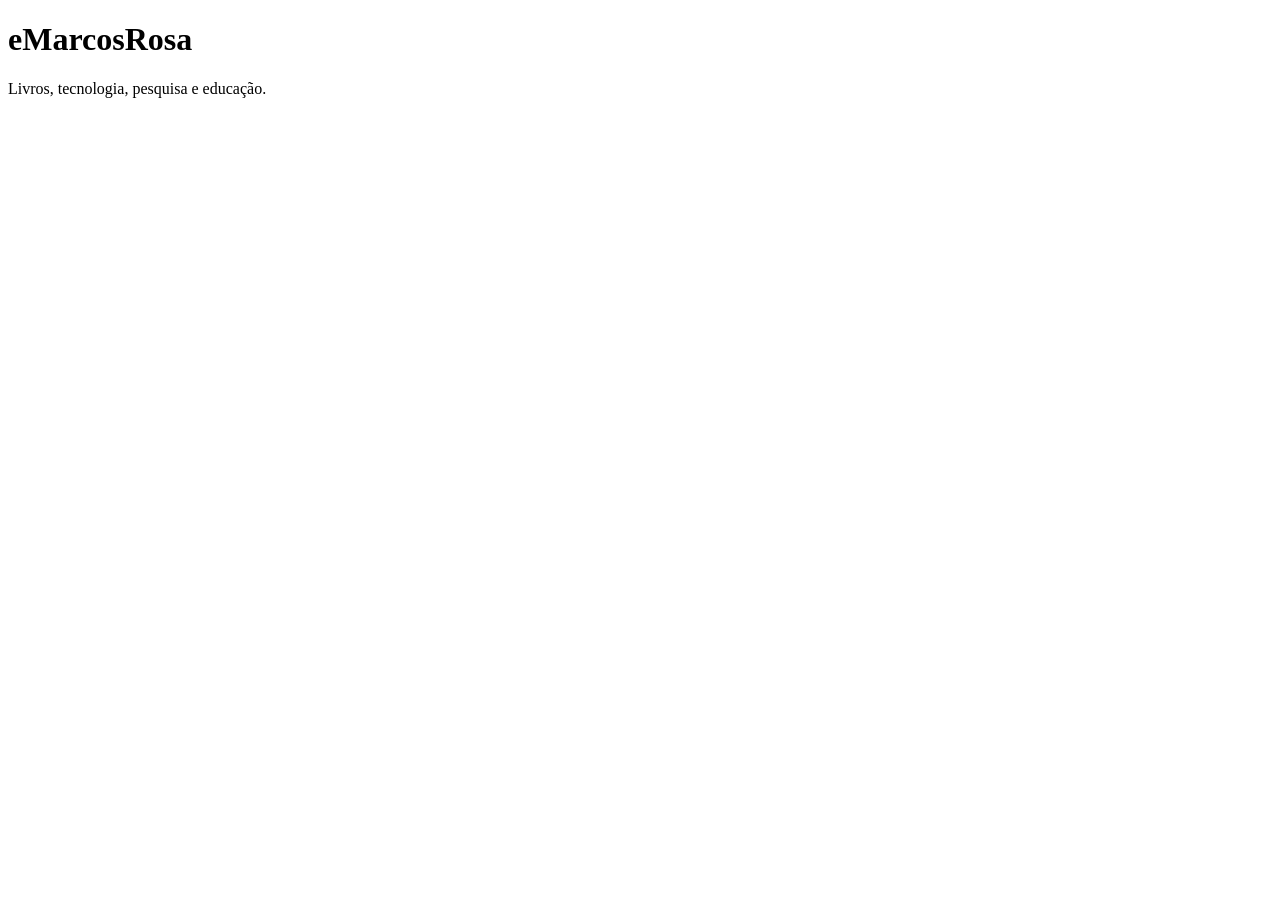
==== index.html @ 16390d0a "Create index.html" ====
<!DOCTYPE html>
<html lang="pt-BR">
<head>
    <meta charset="UTF-8">
    <meta name="viewport" content="width=device-width, initial-scale=1.0">
    <title>eMarcosRosa — Livros, Tecnologia, Pesquisa e Educação</title>
</head>

<body>

    <h1>eMarcosRosa</h1>

    <p>Livros, tecnologia, pesquisa e educação.</p>

</body>
</html>
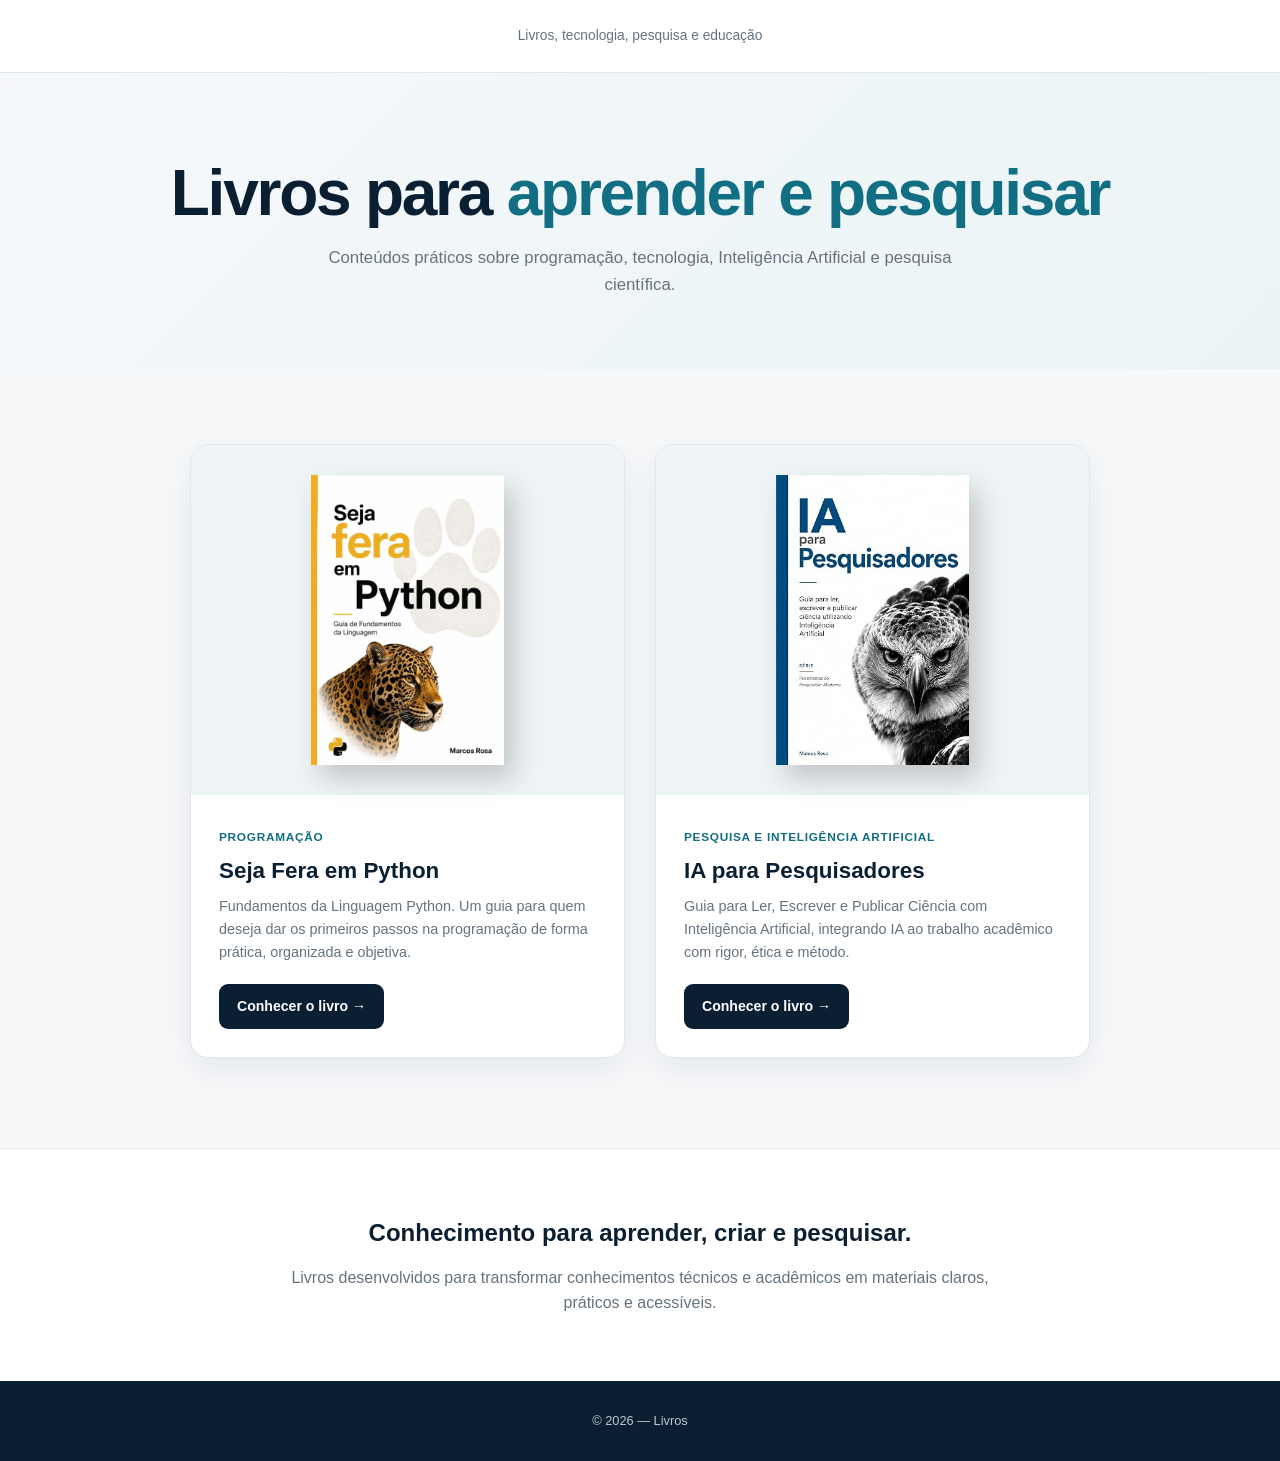
==== commit 8181827d: "Add files via upload" ====
--- a/index.html
+++ b/index.html
@@ -1,16 +1,402 @@
 <!DOCTYPE html>
 <html lang="pt-BR">
 <head>
-    <meta charset="UTF-8">
-    <meta name="viewport" content="width=device-width, initial-scale=1.0">
-    <title>eMarcosRosa — Livros, Tecnologia, Pesquisa e Educação</title>
+  <meta charset="UTF-8">
+  <meta name="viewport" content="width=device-width, initial-scale=1.0">
+
+  <title>Marcos Rosa | Livros sobre Tecnologia, Programação e Pesquisa</title>
+  <meta name="description" content="Conheça os livros de Marcos Rosa sobre programação, Python, Inteligência Artificial e pesquisa científica.">
+  <meta name="robots" content="index, follow">
+  <meta name="author" content="Marcos Rosa">
+
+  <link rel="canonical" href="https://emarcosrosa.github.io/">
+
+  <meta property="og:type" content="website">
+  <meta property="og:title" content="Marcos Rosa | Livros">
+  <meta property="og:description" content="Livros sobre programação, Python, Inteligência Artificial e pesquisa científica.">
+
+  <!-- Google Analytics -->
+  <script async src="https://www.googletagmanager.com/gtag/js?id=G-JT2KFQZ5NT"></script>
+  <script>
+    window.dataLayer = window.dataLayer || [];
+    function gtag(){dataLayer.push(arguments);}
+    gtag('js', new Date());
+    gtag('config', 'G-JT2KFQZ5NT');
+  </script>
+
+  <style>
+    :root {
+      --navy: #0b1f33;
+      --blue: #126e82;
+      --blue-light: #eaf4f6;
+      --gold: #d6a84f;
+      --text: #18232d;
+      --muted: #66737e;
+      --bg: #f6f8fa;
+      --white: #ffffff;
+      --border: #e2e7eb;
+    }
+
+    * {
+      box-sizing: border-box;
+      margin: 0;
+      padding: 0;
+    }
+
+    body {
+      font-family: Inter, Arial, sans-serif;
+      color: var(--text);
+      background: var(--bg);
+      line-height: 1.6;
+    }
+
+    a {
+      text-decoration: none;
+      color: inherit;
+    }
+
+    .container {
+      width: min(1050px, 92%);
+      margin: 0 auto;
+    }
+
+    header {
+      background: var(--white);
+      border-bottom: 1px solid var(--border);
+    }
+
+    .header {
+      min-height: 72px;
+      display: flex;
+      align-items: center;
+      justify-content: center;
+    }
+
+    .brand {
+      font-size: 1.35rem;
+      font-weight: 800;
+      color: var(--navy);
+    }
+
+    .brand span {
+      color: var(--blue);
+    }
+
+    .header-subtitle {
+      color: var(--muted);
+      font-size: .86rem;
+    }
+
+    .hero {
+      padding: 85px 0 70px;
+      text-align: center;
+      background:
+        linear-gradient(
+          135deg,
+          #f6f8fa 0%,
+          #eaf4f6 100%
+        );
+    }
+
+    .hero h1 {
+      color: var(--navy);
+      font-size: clamp(2.3rem, 5vw, 4rem);
+      line-height: 1.1;
+      margin-bottom: 17px;
+      letter-spacing: -.035em;
+    }
+
+    .hero h1 span {
+      color: var(--blue);
+    }
+
+    .hero p {
+      max-width: 650px;
+      margin: 0 auto;
+      color: var(--muted);
+      font-size: 1.05rem;
+    }
+
+    .books {
+      padding: 75px 0 90px;
+    }
+
+    .books-grid {
+      display: grid;
+      grid-template-columns: repeat(2, 1fr);
+      gap: 30px;
+      max-width: 900px;
+      margin: 0 auto;
+    }
+
+    .book-card {
+      background: var(--white);
+      border: 1px solid var(--border);
+      border-radius: 18px;
+      overflow: hidden;
+      box-shadow: 0 12px 35px rgba(11,31,51,.07);
+      transition: transform .2s, box-shadow .2s;
+    }
+
+    .book-card:hover {
+      transform: translateY(-5px);
+      box-shadow: 0 18px 45px rgba(11,31,51,.12);
+    }
+
+    .book-image {
+      height: 350px;
+      padding: 30px;
+      display: flex;
+      justify-content: center;
+      align-items: center;
+      background: #eef3f6;
+    }
+
+    .book-image img {
+      height: 100%;
+      max-width: 80%;
+      object-fit: contain;
+      box-shadow: 10px 14px 25px rgba(0,0,0,.18);
+    }
+
+    .book-info {
+      padding: 28px;
+    }
+
+    .book-category {
+      display: inline-block;
+      margin-bottom: 10px;
+      color: var(--blue);
+      font-size: .74rem;
+      font-weight: 800;
+      text-transform: uppercase;
+      letter-spacing: .06em;
+    }
+
+    .book-info h2 {
+      color: var(--navy);
+      font-size: 1.4rem;
+      line-height: 1.25;
+      margin-bottom: 10px;
+    }
+
+    .book-info p {
+      color: var(--muted);
+      font-size: .9rem;
+      margin-bottom: 20px;
+    }
+
+    .button {
+      display: inline-flex;
+      align-items: center;
+      justify-content: center;
+      min-height: 45px;
+      padding: 0 18px;
+      border-radius: 9px;
+      background: var(--navy);
+      color: white;
+      font-size: .88rem;
+      font-weight: 800;
+      transition: .2s;
+    }
+
+    .button:hover {
+      background: var(--blue);
+      transform: translateY(-1px);
+    }
+
+    .about {
+      padding: 65px 0;
+      background: var(--white);
+      border-top: 1px solid var(--border);
+    }
+
+    .about-content {
+      max-width: 700px;
+      margin: 0 auto;
+      text-align: center;
+    }
+
+    .about h2 {
+      color: var(--navy);
+      margin-bottom: 12px;
+    }
+
+    .about p {
+      color: var(--muted);
+    }
+
+    footer {
+      padding: 30px 0;
+      text-align: center;
+      background: var(--navy);
+      color: #b9c8d2;
+      font-size: .8rem;
+    }
+
+    @media (max-width: 750px) {
+      .header-subtitle {
+        display: none;
+      }
+
+      .books-grid {
+        grid-template-columns: 1fr;
+      }
+
+      .book-image {
+        height: 390px;
+      }
+    }
+  </style>
 </head>
 
 <body>
 
-    <h1>eMarcosRosa</h1>
-
-    <p>Livros, tecnologia, pesquisa e educação.</p>
+<header>
+  <div class="container header">
+    <div class="header-subtitle">
+      Livros, tecnologia, pesquisa e educação
+    </div>
+  </div>
+</header>
+
+<main>
+
+  <section class="hero">
+    <div class="container">
+      <h1>
+        Livros para <span>aprender e pesquisar</span>
+      </h1>
+
+      <p>
+        Conteúdos práticos sobre programação, tecnologia,
+        Inteligência Artificial e pesquisa científica.
+      </p>
+    </div>
+  </section>
+
+  <section class="books">
+    <div class="container">
+
+      <div class="books-grid">
+
+        <!-- LIVRO 1 -->
+        <article class="book-card">
+
+          <div class="book-image">
+            <img
+              src="capa.jpg"
+              alt="Capa do livro Seja Fera em Python — Fundamentos da Linguagem Python"
+            >
+          </div>
+
+          <div class="book-info">
+
+            <div class="book-category">
+              Programação
+            </div>
+
+            <h2>
+              Seja Fera em Python
+            </h2>
+
+            <p>
+              Fundamentos da Linguagem Python. Um guia para quem
+              deseja dar os primeiros passos na programação de
+              forma prática, organizada e objetiva.
+            </p>
+
+            <a
+              class="button"
+              href="seja-fera-python.html">
+              Conhecer o livro →
+            </a>
+
+          </div>
+
+        </article>
+
+
+        <!-- LIVRO 2 -->
+        <article class="book-card">
+
+          <div class="book-image">
+            <img
+              src="capa-ia-pesquisadores.jpg"
+              alt="Capa do livro IA para Pesquisadores — Guia para Ler, Escrever e Publicar Ciência com Inteligência Artificial"
+            >
+          </div>
+
+          <div class="book-info">
+
+            <div class="book-category">
+              Pesquisa e Inteligência Artificial
+            </div>
+
+            <h2>
+              IA para Pesquisadores
+            </h2>
+
+            <p>
+              Guia para Ler, Escrever e Publicar Ciência com
+              Inteligência Artificial, integrando IA ao trabalho
+              acadêmico com rigor, ética e método.
+            </p>
+
+            <a
+              class="button"
+              href="ia-para-pesquisadores.html">
+              Conhecer o livro →
+            </a>
+
+          </div>
+
+        </article>
+
+      </div>
+
+    </div>
+  </section>
+
+
+  <section class="about">
+    <div class="container about-content">
+
+      <h2>
+        Conhecimento para aprender, criar e pesquisar.
+      </h2>
+
+      <p>
+        Livros desenvolvidos para transformar conhecimentos técnicos
+        e acadêmicos em materiais claros, práticos e acessíveis.
+      </p>
+
+    </div>
+  </section>
+
+</main>
+
+<footer>
+  <div class="container">
+    © <span id="year"></span> — Livros
+  </div>
+</footer>
+
+<script>
+  document.getElementById("year").textContent = new Date().getFullYear();
+
+  document.querySelectorAll(".button").forEach(function(link) {
+    link.addEventListener("click", function() {
+      if (typeof gtag === "function") {
+        gtag("event", "book_page_click", {
+          book: this.href.includes("ia-para-pesquisadores")
+            ? "ia_para_pesquisadores"
+            : "seja_fera_em_python"
+        });
+      }
+    });
+  });
+</script>
 
 </body>
 </html>
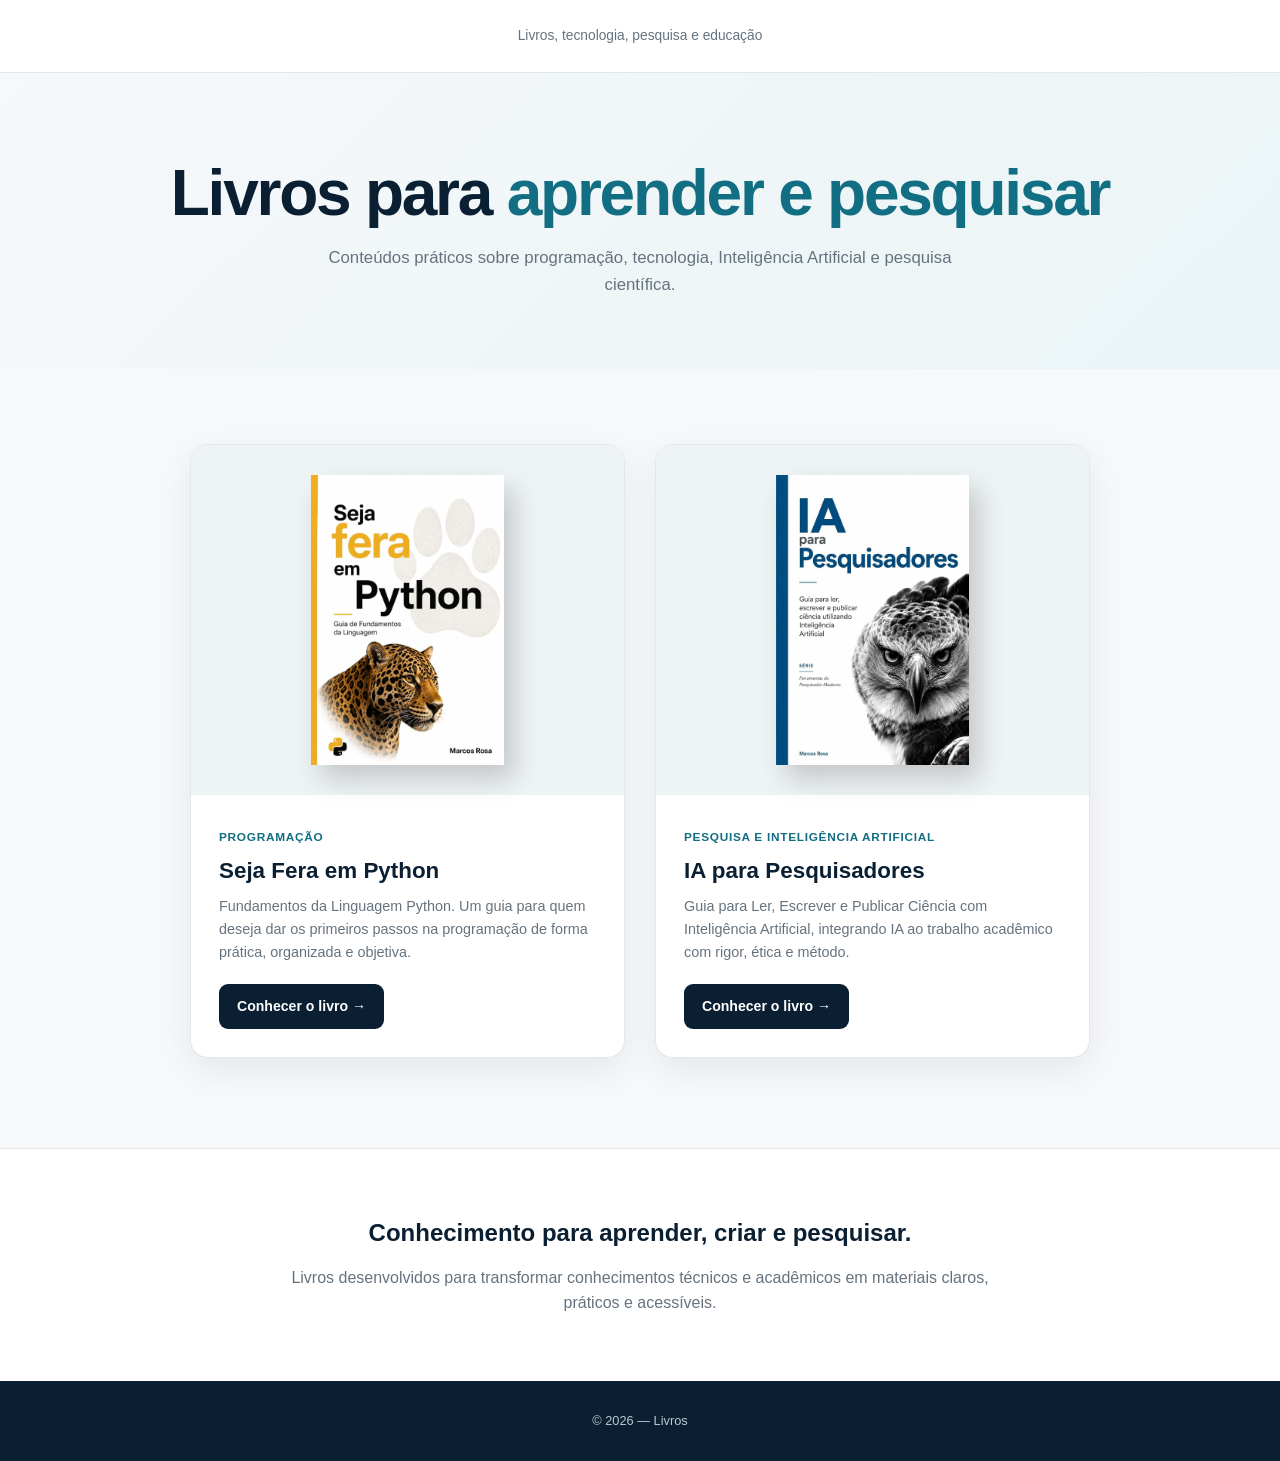
==== commit 8eefb7f1: "Update index.html" ====
--- a/index.html
+++ b/index.html
@@ -285,7 +285,7 @@
 
           <div class="book-image">
             <img
-              src="capa.jpg"
+              src="capa-python.jpg"
               alt="Capa do livro Seja Fera em Python — Fundamentos da Linguagem Python"
             >
           </div>
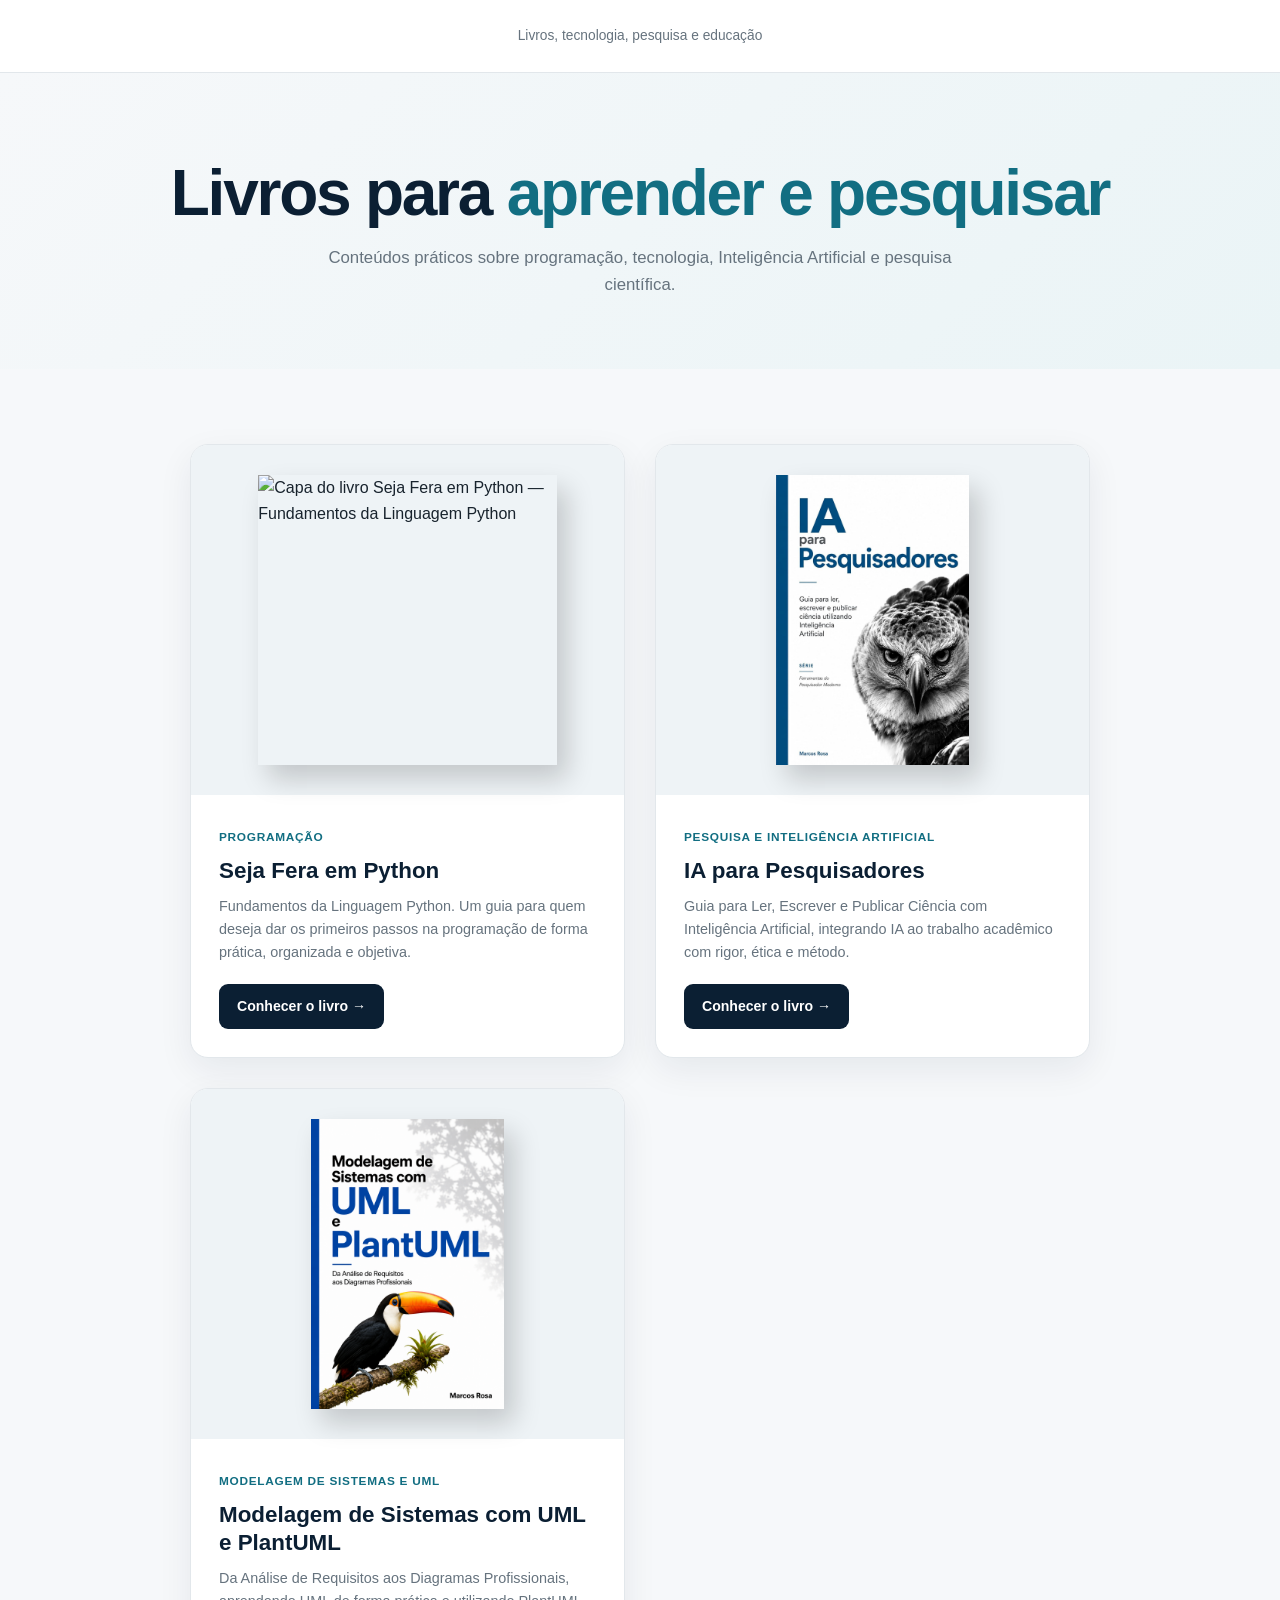
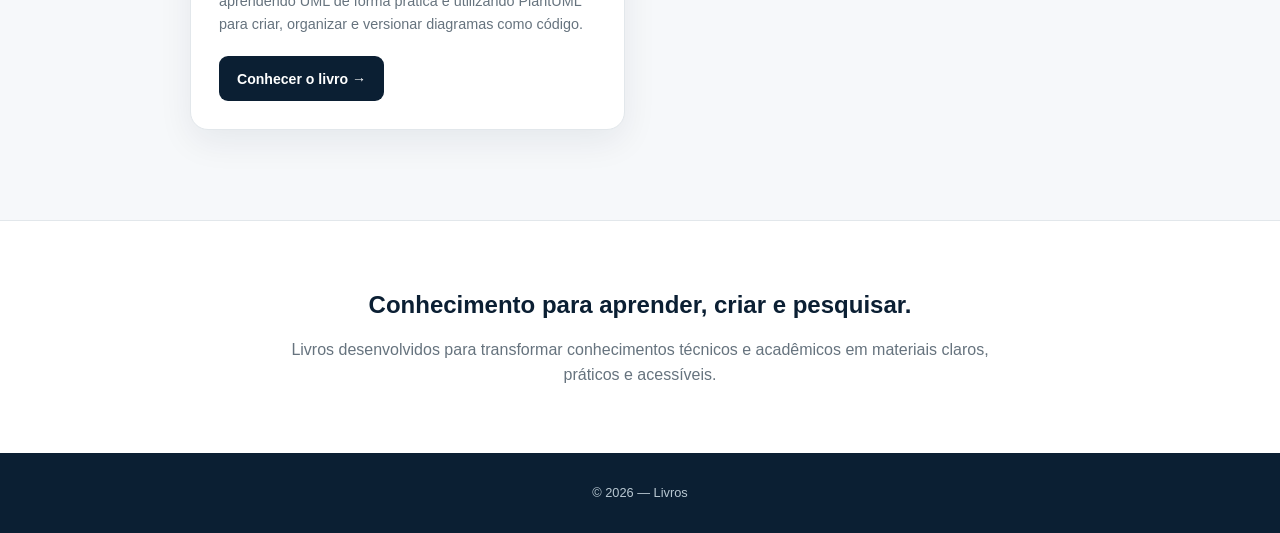
==== commit 45b43990: "Add files via upload" ====
--- a/index.html
+++ b/index.html
@@ -285,7 +285,7 @@
 
           <div class="book-image">
             <img
-              src="capa-python.jpg"
+              src="capa.jpg"
               alt="Capa do livro Seja Fera em Python — Fundamentos da Linguagem Python"
             >
           </div>
@@ -346,6 +346,42 @@
             <a
               class="button"
               href="ia-para-pesquisadores.html">
+              Conhecer o livro →
+            </a>
+
+          </div>
+
+        </article>
+
+        <!-- LIVRO 3 -->
+        <article class="book-card">
+
+          <div class="book-image">
+            <img
+              src="capa-modelagem-uml-plantuml.png"
+              alt="Capa do livro Modelagem de Sistemas com UML e PlantUML — Da Análise de Requisitos aos Diagramas Profissionais"
+            >
+          </div>
+
+          <div class="book-info">
+
+            <div class="book-category">
+              Modelagem de Sistemas e UML
+            </div>
+
+            <h2>
+              Modelagem de Sistemas com UML e PlantUML
+            </h2>
+
+            <p>
+              Da Análise de Requisitos aos Diagramas Profissionais,
+              aprendendo UML de forma prática e utilizando PlantUML
+              para criar, organizar e versionar diagramas como código.
+            </p>
+
+            <a
+              class="button"
+              href="modelagem-uml-plantuml.html">
               Conhecer o livro →
             </a>
 
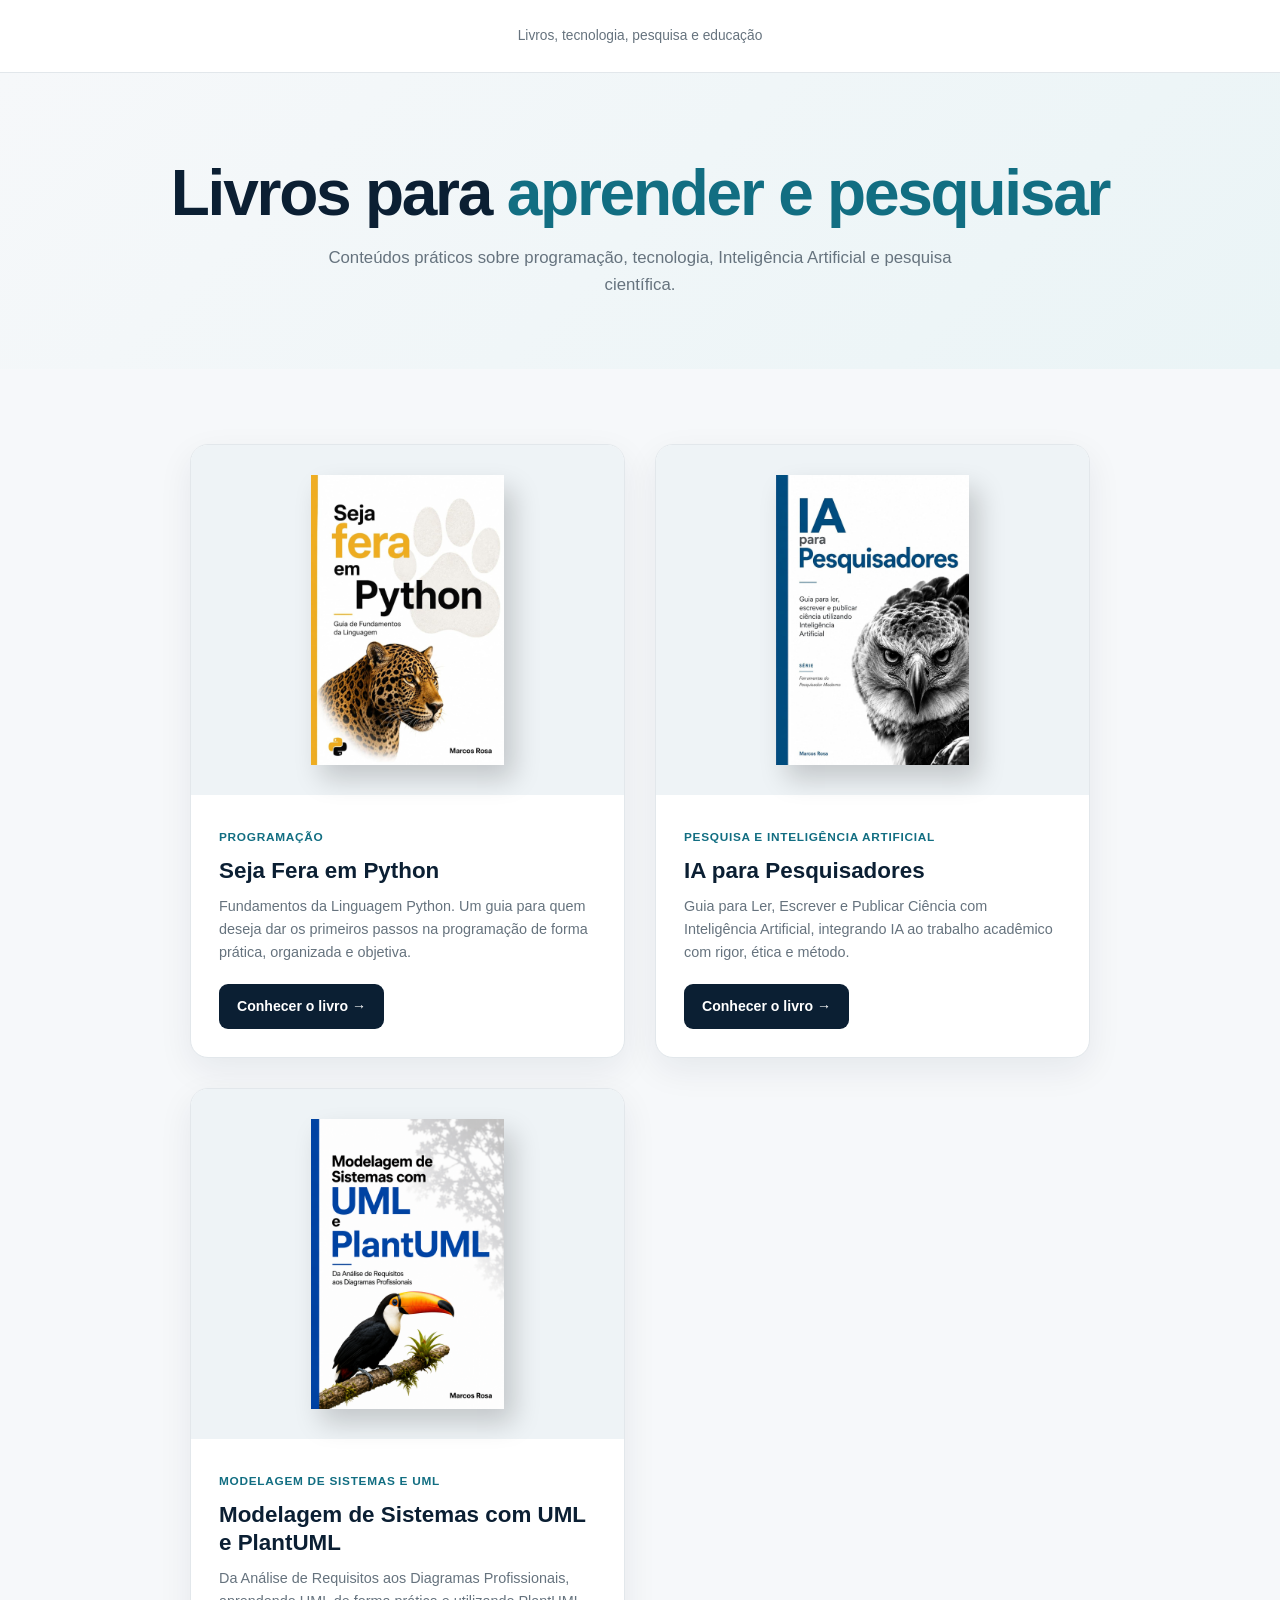
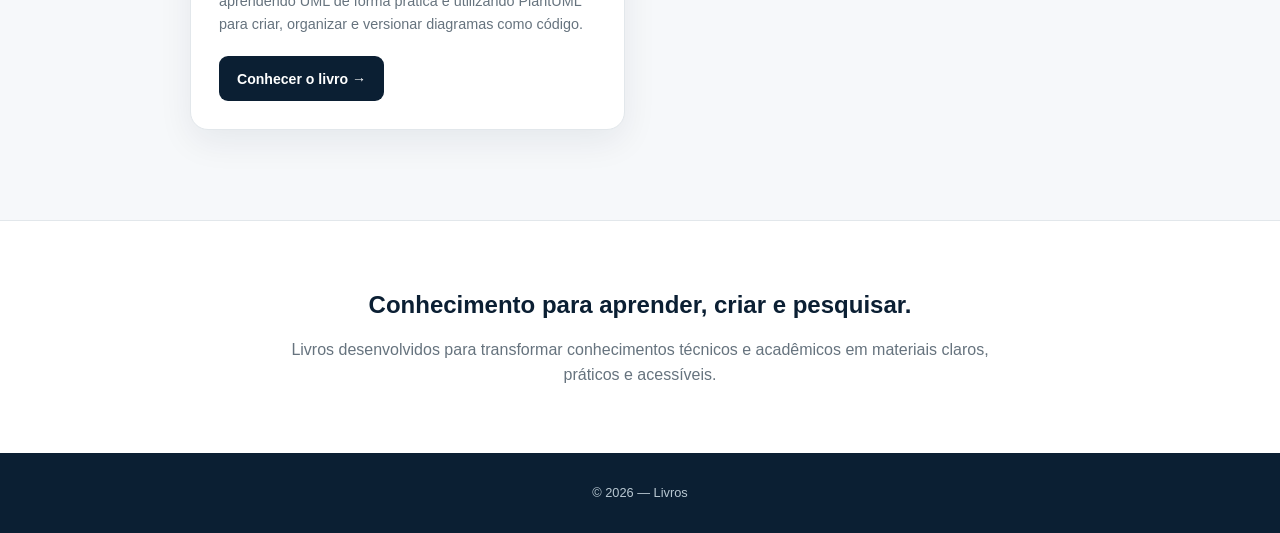
==== commit b02aa398: "Add files via upload" ====
--- a/index.html
+++ b/index.html
@@ -285,7 +285,7 @@
 
           <div class="book-image">
             <img
-              src="capa.jpg"
+              src="capa-python.jpg"
               alt="Capa do livro Seja Fera em Python — Fundamentos da Linguagem Python"
             >
           </div>
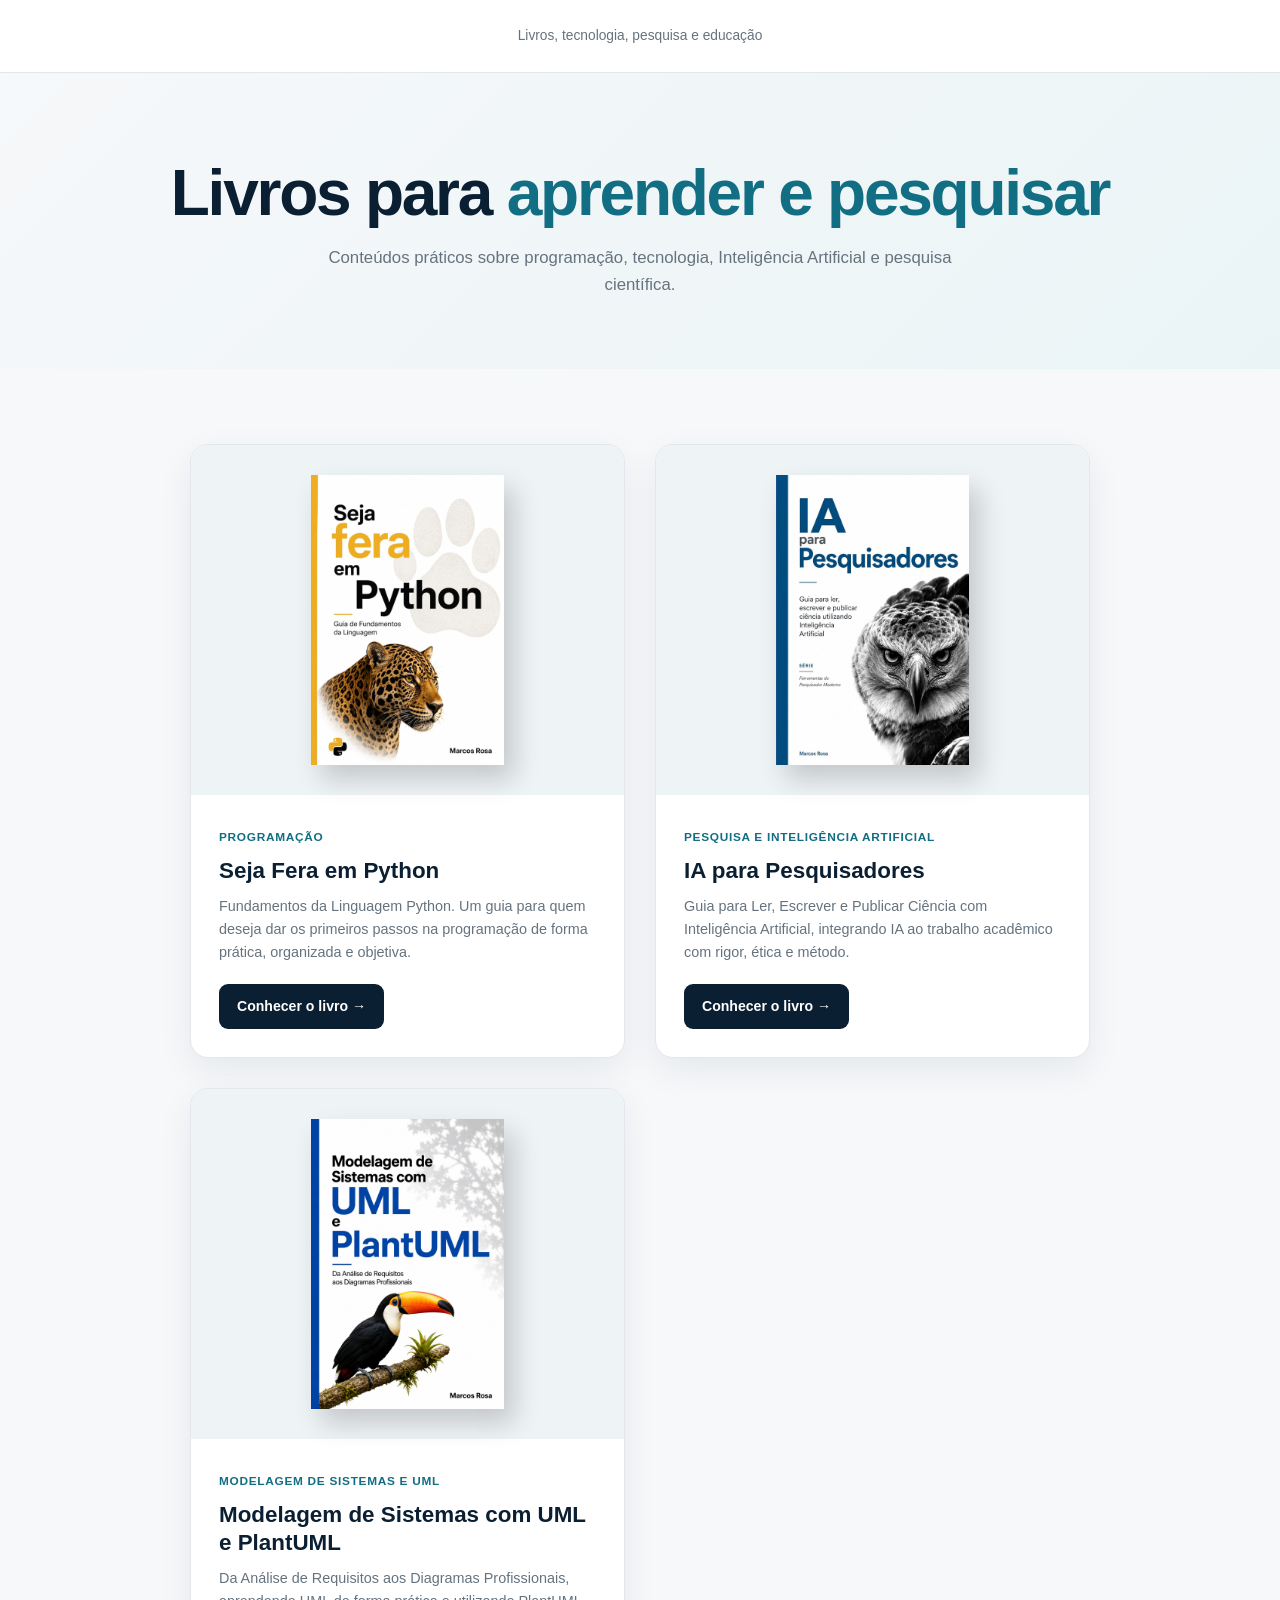
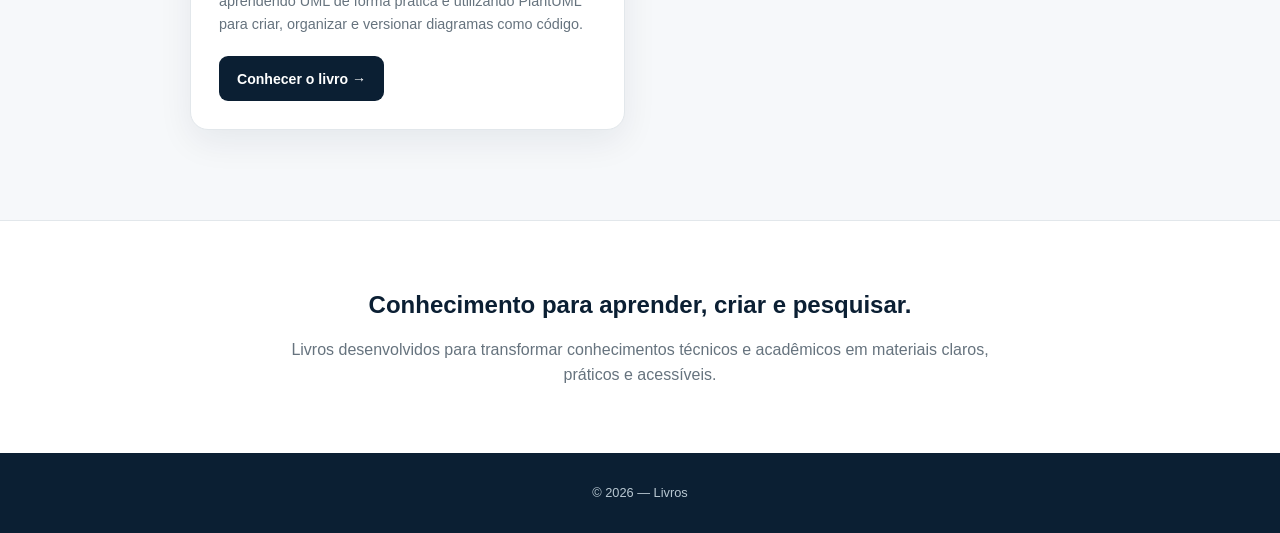
==== commit b0cefe96: "Update index.html" ====
--- a/index.html
+++ b/index.html
@@ -358,7 +358,7 @@
 
           <div class="book-image">
             <img
-              src="capa-modelagem-uml-plantuml.png"
+              src="capa-modelagem-uml-plantuml.jpg"
               alt="Capa do livro Modelagem de Sistemas com UML e PlantUML — Da Análise de Requisitos aos Diagramas Profissionais"
             >
           </div>
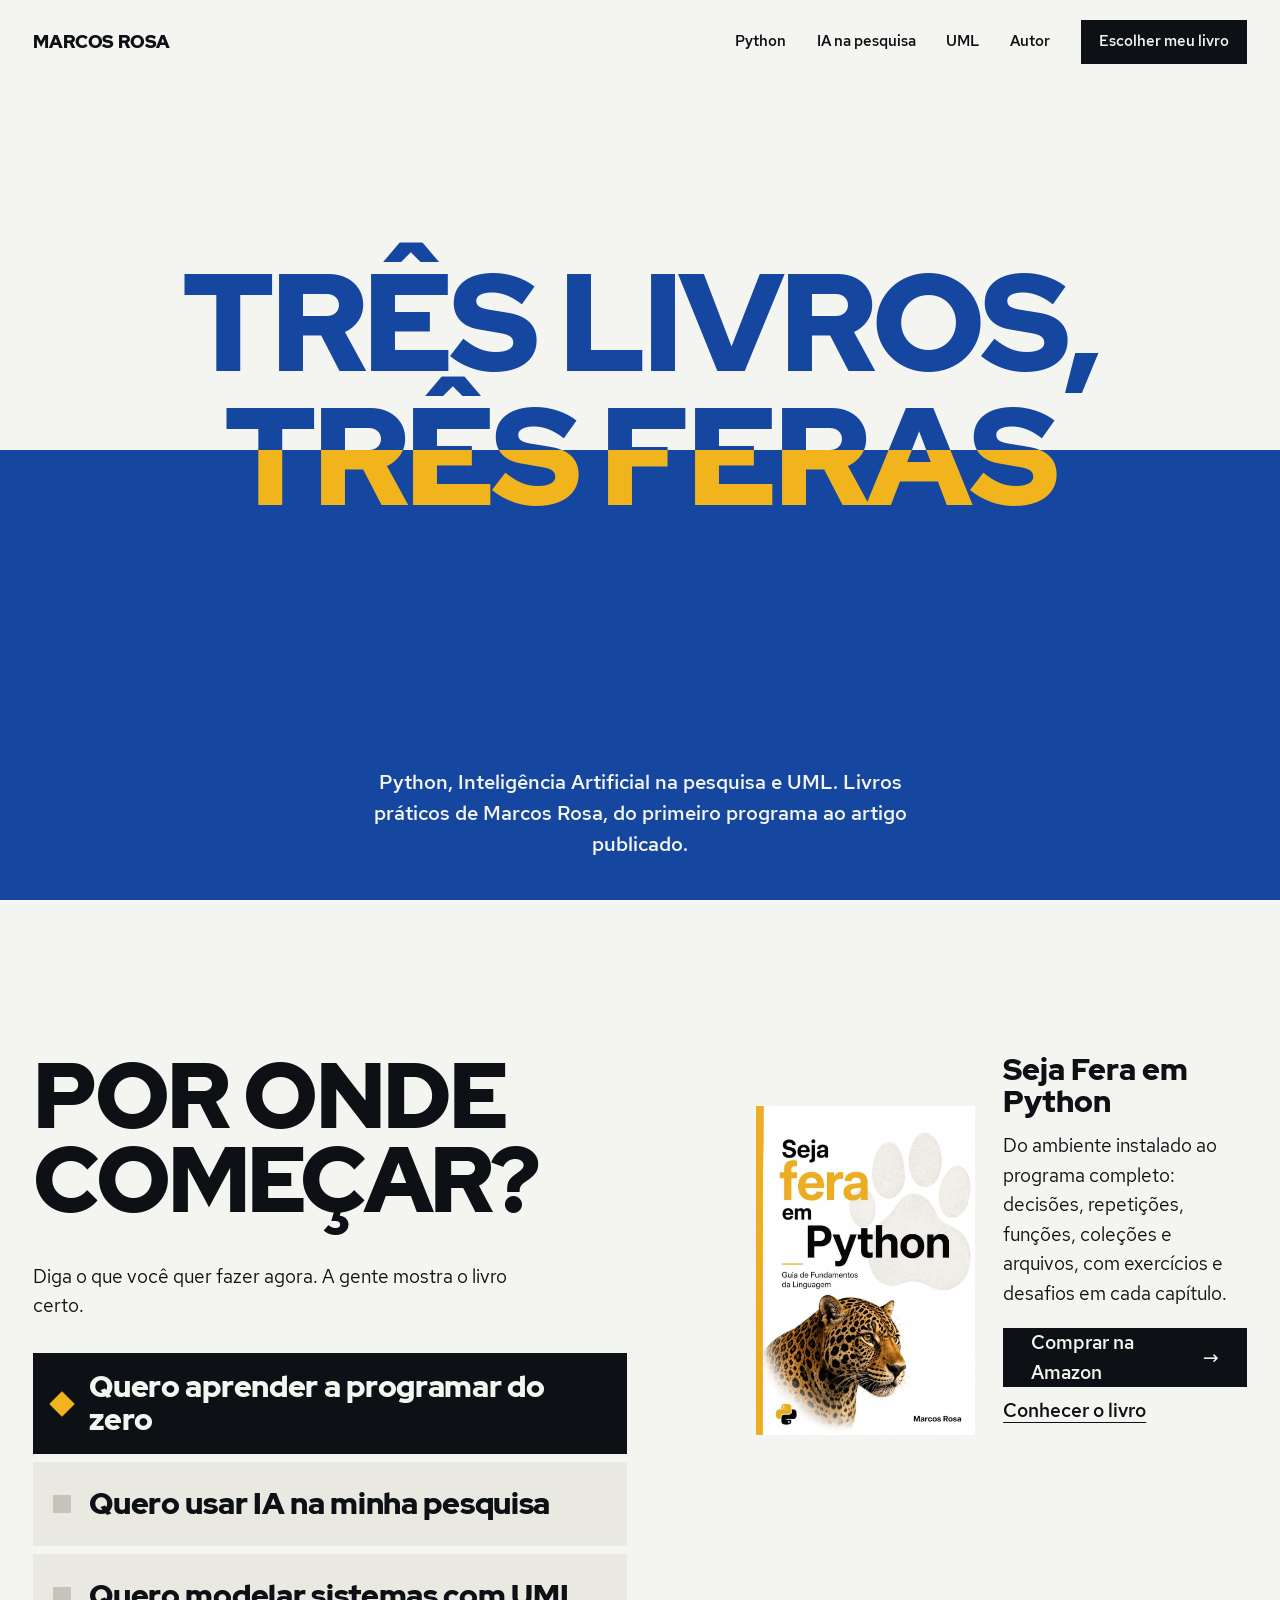
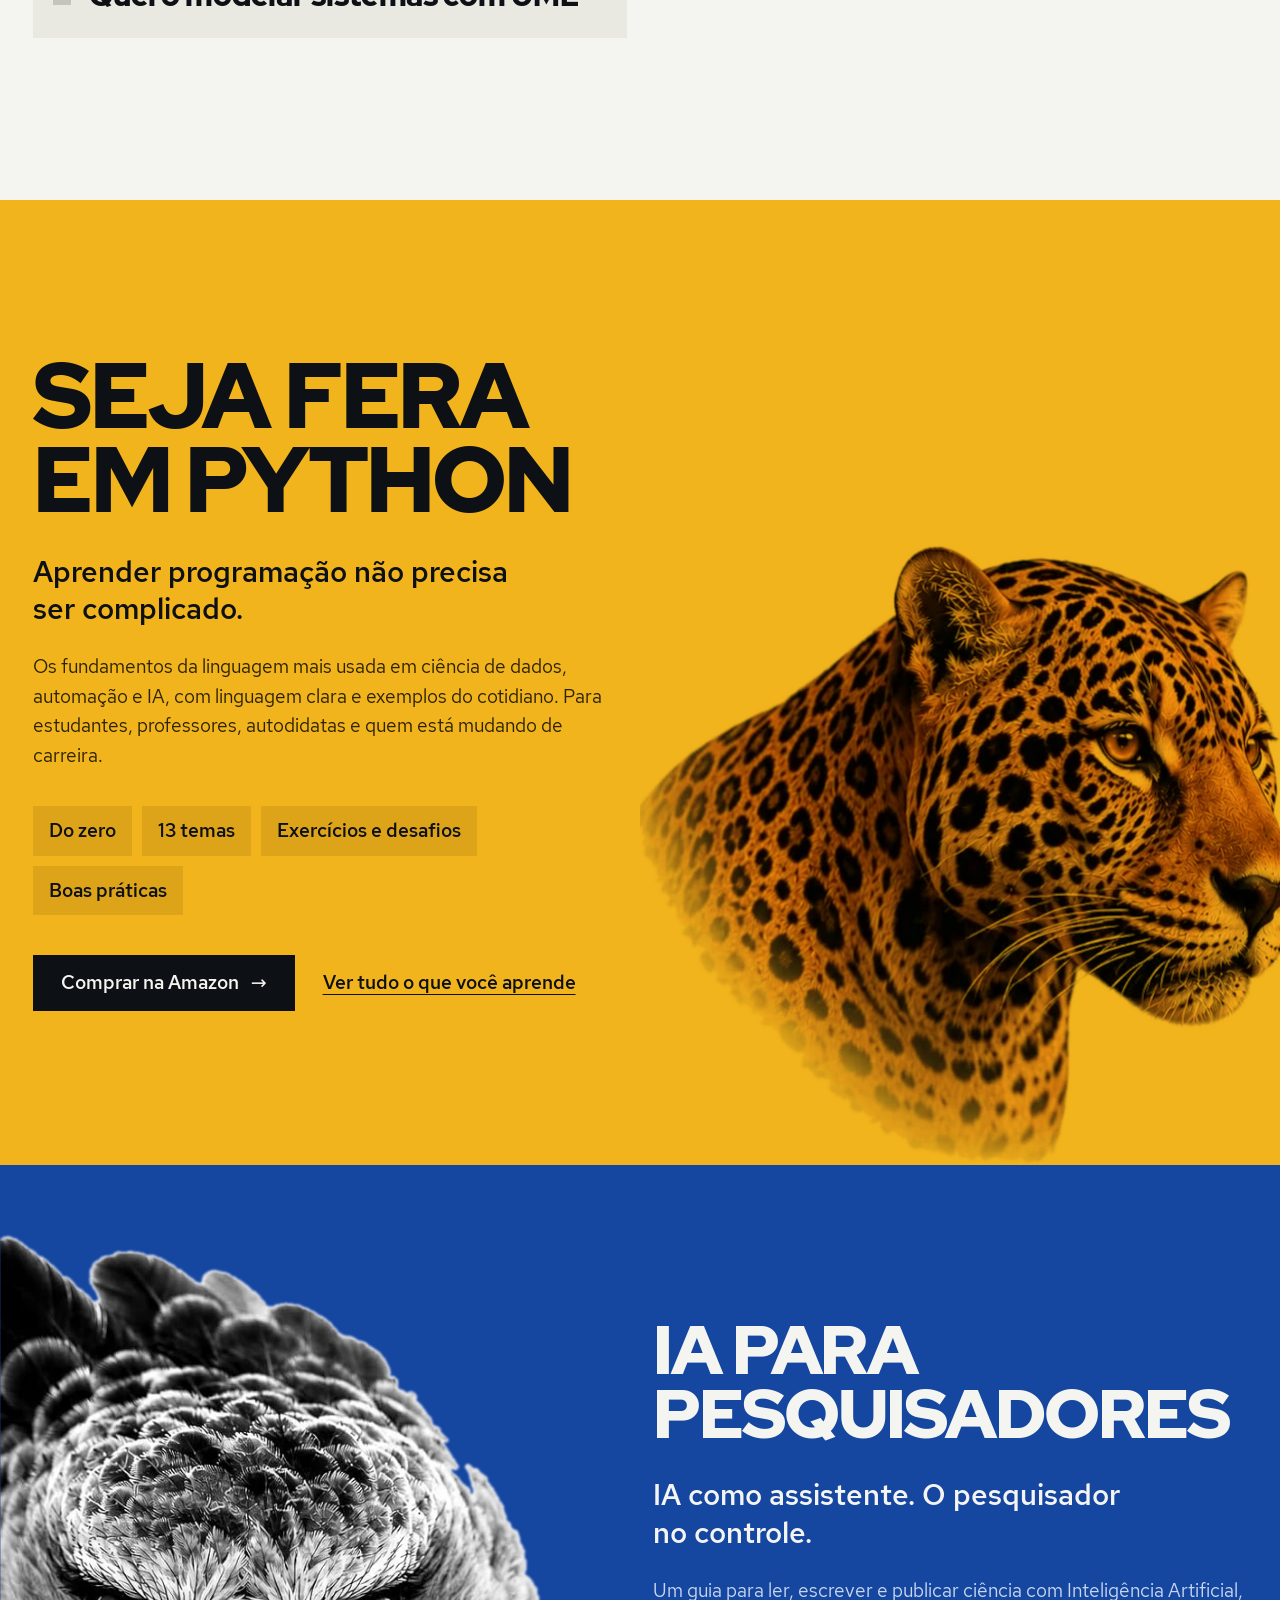
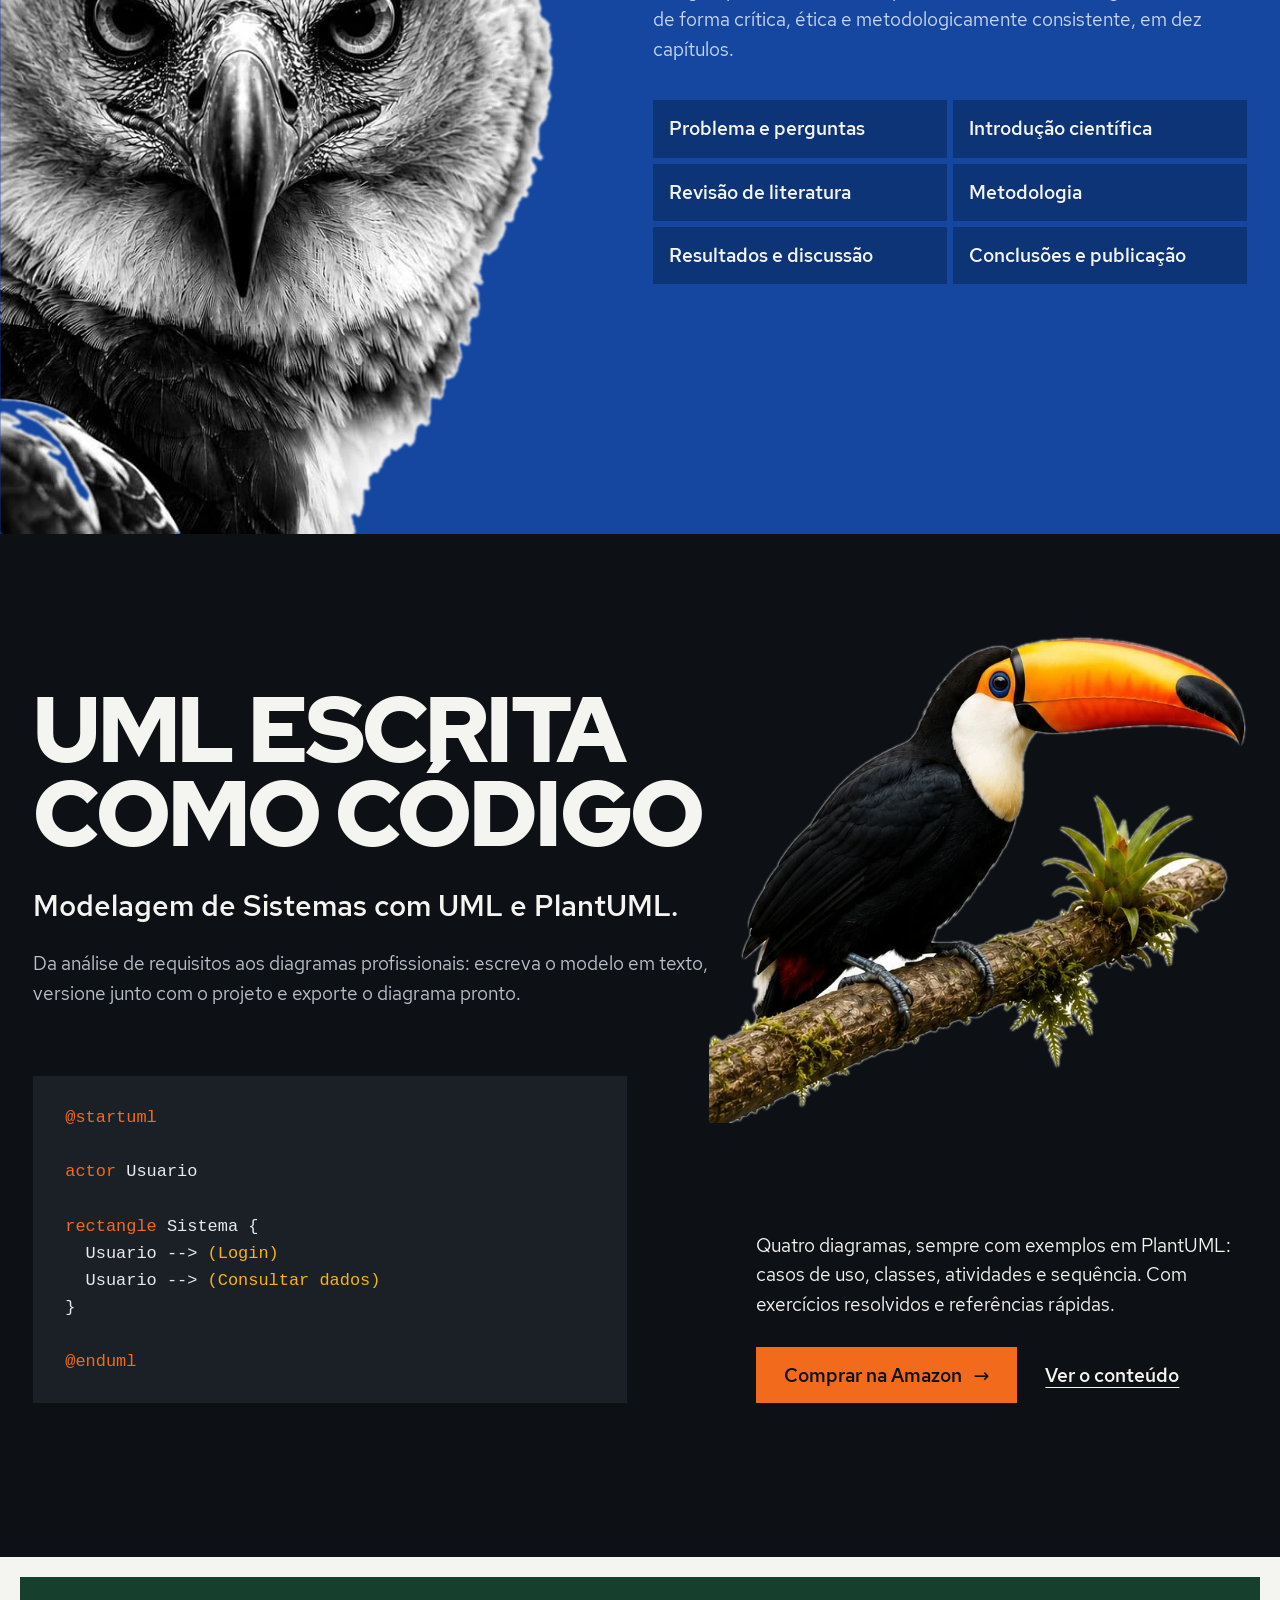
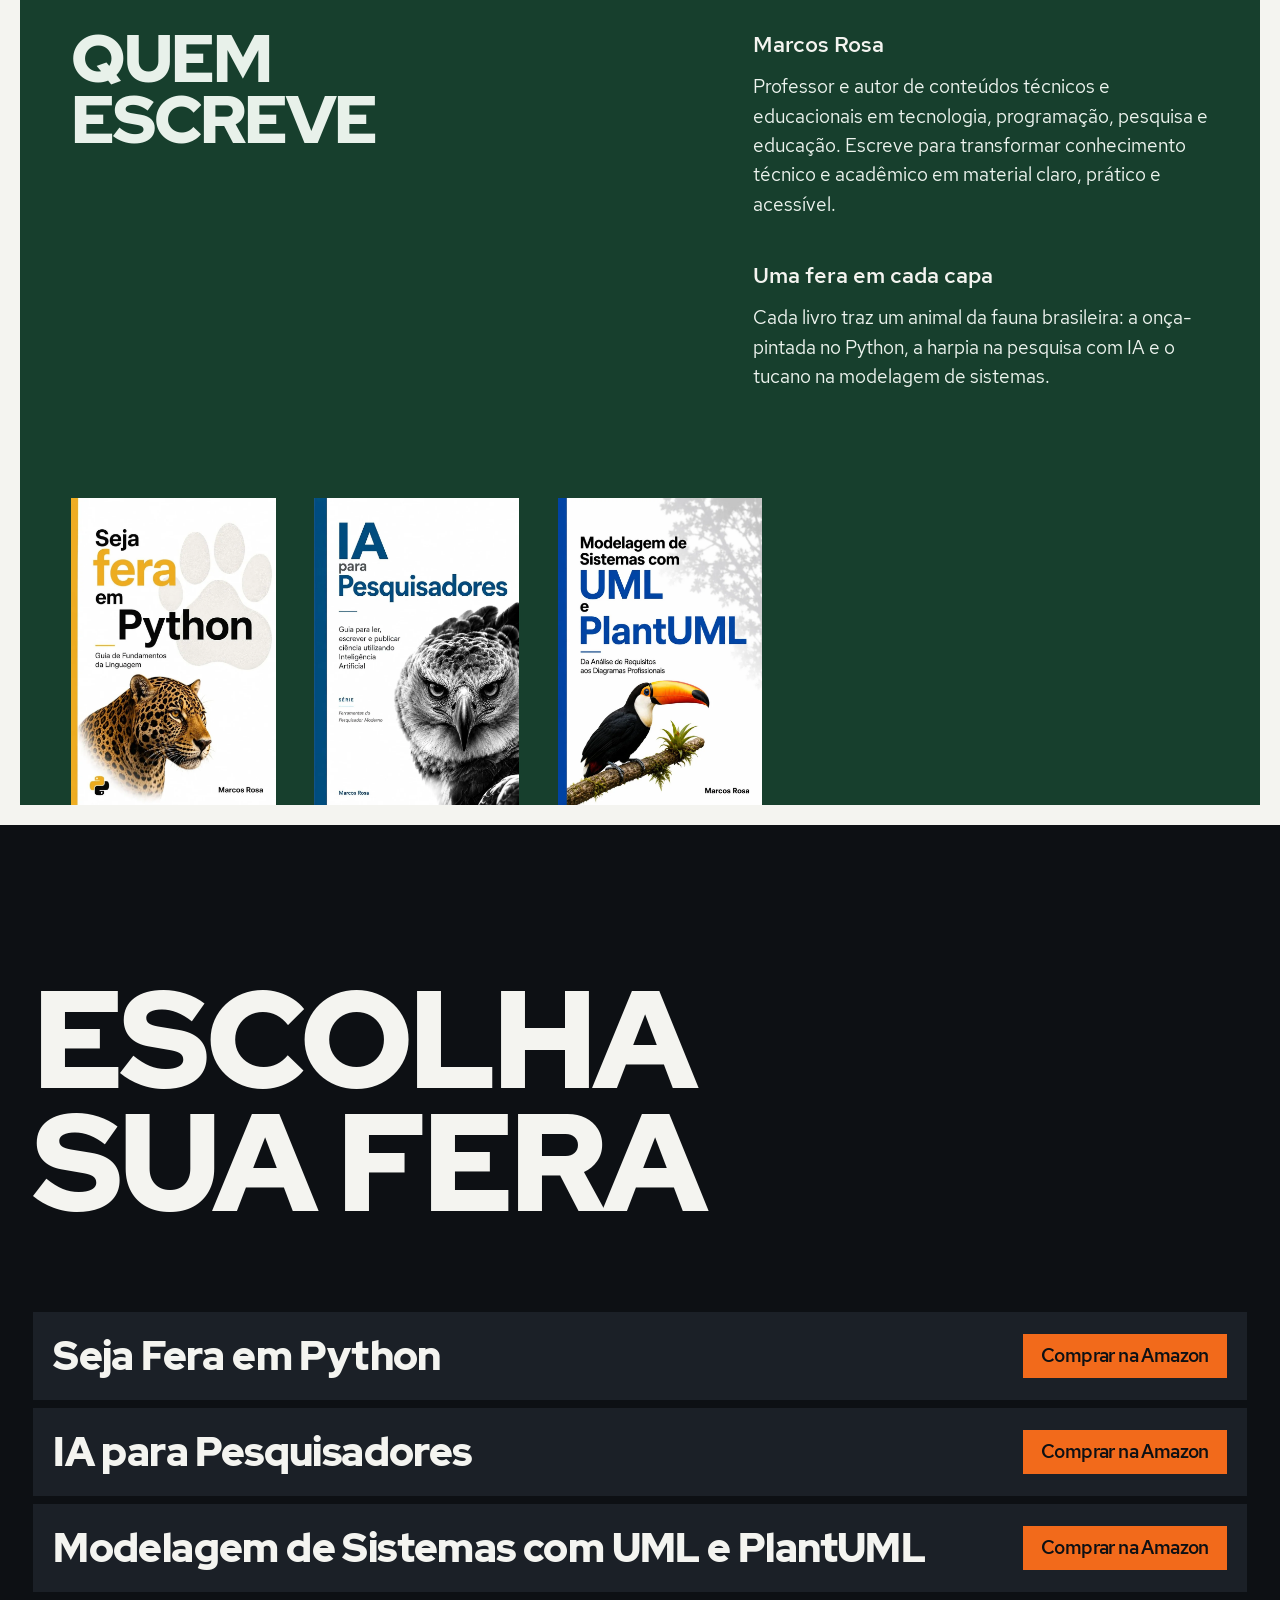
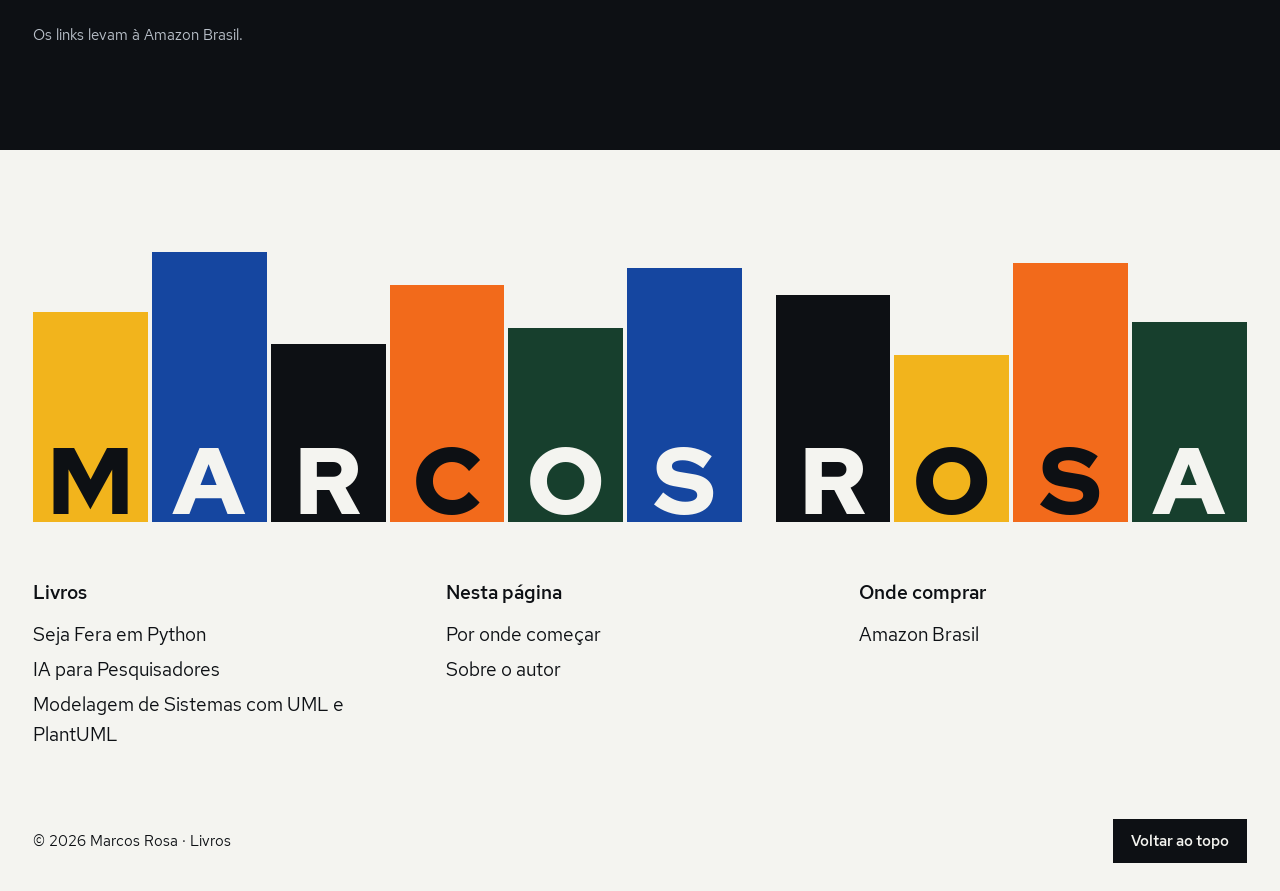
==== commit ca45cc8b: "Redesign do site: capítulos de cor com a fauna das capas - Nova página inicial com o seletor "Por on" ====
--- a/index.html
+++ b/index.html
@@ -3,17 +3,19 @@
 <head>
   <meta charset="UTF-8">
   <meta name="viewport" content="width=device-width, initial-scale=1.0">
-
   <title>Marcos Rosa | Livros sobre Tecnologia, Programação e Pesquisa</title>
-  <meta name="description" content="Conheça os livros de Marcos Rosa sobre programação, Python, Inteligência Artificial e pesquisa científica.">
+  <meta name="description" content="Conheça os livros de Marcos Rosa sobre programação, Python, Inteligência Artificial, pesquisa científica e modelagem de sistemas com UML.">
   <meta name="robots" content="index, follow">
   <meta name="author" content="Marcos Rosa">
-
+  <meta name="theme-color" content="#f4f4f0">
   <link rel="canonical" href="https://emarcosrosa.github.io/">
 
   <meta property="og:type" content="website">
+  <meta property="og:url" content="https://emarcosrosa.github.io/">
   <meta property="og:title" content="Marcos Rosa | Livros">
-  <meta property="og:description" content="Livros sobre programação, Python, Inteligência Artificial e pesquisa científica.">
+  <meta property="og:description" content="Livros sobre programação, Python, Inteligência Artificial, pesquisa científica e UML.">
+  <meta property="og:image" content="https://emarcosrosa.github.io/capa-python.jpg">
+  <meta name="twitter:card" content="summary_large_image">
 
   <!-- Google Analytics -->
   <script async src="https://www.googletagmanager.com/gtag/js?id=G-JT2KFQZ5NT"></script>
@@ -23,416 +25,365 @@
     gtag('js', new Date());
     gtag('config', 'G-JT2KFQZ5NT');
   </script>
+  <script>document.documentElement.classList.add('js');</script>
+
+  <link rel="preload" href="fonts/RedHatDisplay-Black.woff2" as="font" type="font/woff2" crossorigin>
+  <link rel="preload" href="fonts/RedHatText-Regular.woff2" as="font" type="font/woff2" crossorigin>
+  <link rel="stylesheet" href="style.css">
+
+  <script type="application/ld+json">
+  {
+    "@context": "https://schema.org",
+    "@type": "Person",
+    "name": "Marcos Rosa",
+    "url": "https://emarcosrosa.github.io/",
+    "jobTitle": "Professor e autor",
+    "workExample": [
+      {"@type": "Book", "name": "Seja Fera em Python — Fundamentos da Linguagem Python", "url": "https://emarcosrosa.github.io/seja-fera-python.html"},
+      {"@type": "Book", "name": "IA para Pesquisadores — Guia para Ler, Escrever e Publicar Ciência com Inteligência Artificial", "url": "https://emarcosrosa.github.io/ia-para-pesquisadores.html"},
+      {"@type": "Book", "name": "Modelagem de Sistemas com UML e PlantUML — Da Análise de Requisitos aos Diagramas Profissionais", "url": "https://emarcosrosa.github.io/modelagem-uml-plantuml.html"}
+    ]
+  }
+  </script>
 
   <style>
-    :root {
-      --navy: #0b1f33;
-      --blue: #126e82;
-      --blue-light: #eaf4f6;
-      --gold: #d6a84f;
-      --text: #18232d;
-      --muted: #66737e;
-      --bg: #f6f8fa;
-      --white: #ffffff;
-      --border: #e2e7eb;
-    }
-
-    * {
-      box-sizing: border-box;
-      margin: 0;
-      padding: 0;
-    }
-
-    body {
-      font-family: Inter, Arial, sans-serif;
-      color: var(--text);
-      background: var(--bg);
-      line-height: 1.6;
-    }
-
-    a {
-      text-decoration: none;
-      color: inherit;
-    }
-
-    .container {
-      width: min(1050px, 92%);
-      margin: 0 auto;
-    }
-
-    header {
-      background: var(--white);
-      border-bottom: 1px solid var(--border);
-    }
-
-    .header {
-      min-height: 72px;
-      display: flex;
-      align-items: center;
-      justify-content: center;
-    }
-
-    .brand {
-      font-size: 1.35rem;
-      font-weight: 800;
-      color: var(--navy);
-    }
-
-    .brand span {
-      color: var(--blue);
-    }
-
-    .header-subtitle {
-      color: var(--muted);
-      font-size: .86rem;
-    }
-
-    .hero {
-      padding: 85px 0 70px;
-      text-align: center;
-      background:
-        linear-gradient(
-          135deg,
-          #f6f8fa 0%,
-          #eaf4f6 100%
-        );
-    }
-
-    .hero h1 {
-      color: var(--navy);
-      font-size: clamp(2.3rem, 5vw, 4rem);
-      line-height: 1.1;
-      margin-bottom: 17px;
-      letter-spacing: -.035em;
-    }
-
-    .hero h1 span {
-      color: var(--blue);
-    }
-
-    .hero p {
-      max-width: 650px;
-      margin: 0 auto;
-      color: var(--muted);
-      font-size: 1.05rem;
-    }
-
-    .books {
-      padding: 75px 0 90px;
-    }
-
-    .books-grid {
-      display: grid;
-      grid-template-columns: repeat(2, 1fr);
-      gap: 30px;
-      max-width: 900px;
-      margin: 0 auto;
-    }
-
-    .book-card {
-      background: var(--white);
-      border: 1px solid var(--border);
-      border-radius: 18px;
-      overflow: hidden;
-      box-shadow: 0 12px 35px rgba(11,31,51,.07);
-      transition: transform .2s, box-shadow .2s;
-    }
-
-    .book-card:hover {
-      transform: translateY(-5px);
-      box-shadow: 0 18px 45px rgba(11,31,51,.12);
-    }
-
-    .book-image {
-      height: 350px;
-      padding: 30px;
-      display: flex;
-      justify-content: center;
-      align-items: center;
-      background: #eef3f6;
-    }
-
-    .book-image img {
-      height: 100%;
-      max-width: 80%;
-      object-fit: contain;
-      box-shadow: 10px 14px 25px rgba(0,0,0,.18);
-    }
-
-    .book-info {
-      padding: 28px;
-    }
-
-    .book-category {
-      display: inline-block;
-      margin-bottom: 10px;
-      color: var(--blue);
-      font-size: .74rem;
-      font-weight: 800;
-      text-transform: uppercase;
-      letter-spacing: .06em;
-    }
-
-    .book-info h2 {
-      color: var(--navy);
-      font-size: 1.4rem;
-      line-height: 1.25;
-      margin-bottom: 10px;
-    }
-
-    .book-info p {
-      color: var(--muted);
-      font-size: .9rem;
-      margin-bottom: 20px;
-    }
-
-    .button {
-      display: inline-flex;
-      align-items: center;
-      justify-content: center;
-      min-height: 45px;
-      padding: 0 18px;
-      border-radius: 9px;
-      background: var(--navy);
-      color: white;
-      font-size: .88rem;
-      font-weight: 800;
-      transition: .2s;
-    }
-
-    .button:hover {
-      background: var(--blue);
-      transform: translateY(-1px);
-    }
-
-    .about {
-      padding: 65px 0;
-      background: var(--white);
-      border-top: 1px solid var(--border);
-    }
-
-    .about-content {
-      max-width: 700px;
-      margin: 0 auto;
-      text-align: center;
-    }
-
-    .about h2 {
-      color: var(--navy);
-      margin-bottom: 12px;
-    }
-
-    .about p {
-      color: var(--muted);
-    }
-
-    footer {
-      padding: 30px 0;
-      text-align: center;
-      background: var(--navy);
-      color: #b9c8d2;
-      font-size: .8rem;
-    }
-
-    @media (max-width: 750px) {
-      .header-subtitle {
-        display: none;
-      }
-
-      .books-grid {
-        grid-template-columns: 1fr;
-      }
-
-      .book-image {
-        height: 390px;
-      }
-    }
+    /* ---------- Por onde começar ---------- */
+    .start { padding-block: var(--section-y); }
+    .start__grid { row-gap: 48px; align-items: start; }
+    .start__ask { grid-column: 1 / span 6; }
+    .start__ask .head { margin-bottom: 40px; }
+    .start__intro { margin-bottom: 32px; max-width: 40ch; }
+    .pick {
+      display: flex; align-items: center; gap: 18px; width: 100%;
+      min-height: 84px; padding: 18px 20px; margin-bottom: 8px;
+      background: var(--paper-2); color: var(--ink); border: 0; cursor: pointer; text-align: left; text-decoration: none;
+      font-family: var(--font-display); font-weight: 900; font-size: clamp(1.25rem, 0.9rem + 1.2vw, 1.875rem); line-height: 1.1; letter-spacing: -0.01em;
+      transition: background-color 200ms ease, transform 160ms var(--ease-out);
+    }
+    .pick:hover { background: #dfdfd6; }
+    .pick:active { transform: scale(0.985); }
+    .pick__dot { flex: 0 0 18px; height: 18px; background: #c4c4ba; transition: background-color 200ms ease, transform 200ms var(--ease-out); }
+    .pick[aria-pressed="true"] { background: var(--ink); color: var(--paper); }
+    .pick[aria-pressed="true"] .pick__dot { background: var(--onca); transform: rotate(45deg); }
+    .pick[data-pick="ia"][aria-pressed="true"] .pick__dot { background: #6f9bff; }
+    .pick[data-pick="uml"][aria-pressed="true"] .pick__dot { background: var(--tucano); }
+
+    .start__answers { grid-column: 8 / span 5; }
+    .answer { display: grid; grid-template-columns: minmax(0, 0.9fr) minmax(0, 1fr); gap: 28px; align-items: end; margin-bottom: 48px; }
+    .answer .cover { width: 100%; }
+    .answer h3 { font-family: var(--font-display); font-weight: 900; font-size: clamp(1.5rem, 1.1rem + 1vw, 2rem); line-height: 1.05; margin-bottom: 14px; }
+    .answer p { margin-bottom: 20px; }
+    .answer .btn { width: 100%; }
+    .answer .textlink { min-height: 48px; }
+    .is-live .answer { margin-bottom: 0; }
+    @media (prefers-reduced-motion: no-preference) {
+      .answer.swap .cover { animation: cover-in 520ms var(--ease-out); }
+      .answer.swap > div { animation: text-in 520ms var(--ease-out) 60ms both; }
+    }
+    @keyframes cover-in { from { opacity: 0; transform: translateY(14px) rotate(-1.5deg); } }
+    @keyframes text-in { from { opacity: 0; transform: translateY(10px); } }
+    @media (max-width: 900px) {
+      .start__ask, .start__answers { grid-column: 1 / -1; }
+    }
+    @media (max-width: 520px) {
+      .answer { grid-template-columns: 0.8fr 1fr; gap: 18px; }
+      .answer h3 { font-size: 1.375rem; }
+    }
+
+    /* ---------- Capítulos ---------- */
+    .ch__grid { position: relative; z-index: 1; row-gap: 32px; }
+    .ch__text { grid-column: 1 / span 6; }
+    .ch__text .head { margin-bottom: 32px; }
+    .ch__text .lead { margin-bottom: 24px; }
+    .ch__text .measure { margin-bottom: 36px; }
+    .ch__actions { display: flex; flex-wrap: wrap; align-items: center; gap: 8px 28px; }
+    .facts { display: flex; flex-wrap: wrap; gap: 10px; margin-bottom: 40px; }
+    .facts li { padding: 10px 16px; font-weight: 500; }
+
+    #python .facts li { background: rgba(13,16,20,0.09); }
+    #python .measure { color: #2b2207; }
+    #python .onca-img { right: max(-40px, -2vw); bottom: 0; width: min(52vw, 860px); }
+
+    #ia .ch__text { grid-column: 7 / span 6; }
+    #ia .head { font-size: min(var(--step-head), 5.4vw); }
+    @media (max-width: 900px) { #ia .head { font-size: 10.2vw; } }
+    #ia .lead, #ia .measure { color: var(--paper); }
+    #ia .measure { color: var(--on-cobalt-soft); }
+    #ia .harpia-img { left: 0; bottom: 0; height: min(96%, 900px); width: auto; transform: scaleX(-1); }
+    #ia .js-rise-wrap { position: absolute; inset: 0; }
+    .route { display: grid; grid-template-columns: 1fr 1fr; gap: 6px; margin-bottom: 40px; counter-reset: r; }
+    .route li { background: var(--cobalt-deep); padding: 14px 16px; font-weight: 500; }
+
+    #uml .ch__text { grid-column: 1 / span 7; }
+    #uml .measure { color: var(--on-ink-soft); }
+    #uml .tucano-img { right: var(--margin); top: clamp(60px, 8vw, 120px); width: min(42vw, 640px); }
+    .code {
+      grid-column: 1 / span 6; margin: 0; padding: 28px 32px; background: var(--ink-2); color: #e8eaed;
+      font: 500 clamp(0.95rem, 0.9rem + 0.2vw, 1.0625rem)/1.6 ui-monospace, "SFMono-Regular", Menlo, Consolas, monospace;
+      overflow-x: auto; white-space: pre;
+    }
+    .code .k { color: var(--tucano); }
+    .code .s { color: var(--onca); }
+    .code .c { color: #8fb0ff; }
+    .uml-note { grid-column: 8 / span 5; align-self: end; }
+    .uml-note p { margin-bottom: 28px; }
+
+    @media (max-width: 900px) {
+      .ch__text, #ia .ch__text, #uml .ch__text, .code, .uml-note { grid-column: 1 / -1; }
+      .chapter { padding-bottom: 0; }
+      .animal { position: relative; }
+      #python .onca-img { width: 108%; margin: 24px -4% 0 auto; right: auto; }
+      #ia { display: flex; flex-direction: column; }
+      #ia .harpia-img { order: 2; height: auto; width: 82%; margin-top: 32px; }
+      #uml .tucano-img { width: 78%; margin: 0 0 24px auto; top: 0; right: 0; }
+      #uml .ch__grid { padding-bottom: var(--section-y); }
+      .route { grid-template-columns: 1fr; }
+    }
+
+    /* ---------- Feche ---------- */
+    .close { padding-block: var(--section-y) clamp(64px, 8vw, 120px); }
+    .close .display { margin-bottom: clamp(48px, 7vw, 96px); }
+    .close__list li a {
+      display: grid; grid-template-columns: minmax(0, 1fr) auto; align-items: center; gap: 16px;
+      padding: 22px 0; text-decoration: none; border: 0;
+      font-family: var(--font-display); font-weight: 900; font-size: clamp(1.375rem, 0.9rem + 2vw, 3rem); line-height: 1.05; letter-spacing: -0.015em;
+    }
+    .close__list li + li { margin-top: 8px; }
+    .close__list li a { padding: 22px 20px; background: var(--ink-2); transition: background-color 200ms ease; }
+    .close__list li a:hover { background: #232933; }
+    .close__list .go { font-family: var(--font-text); font-weight: 500; font-size: var(--step-body); background: var(--tucano); color: var(--ink); padding: 12px 18px; transition: transform 160ms var(--ease-out); white-space: nowrap; }
+    .close__list a:hover .go { transform: translateX(-6px); }
+    .close__list a:active .go { transform: scale(0.97); }
+    .close__list .t { transition: transform 260ms var(--ease-out); }
+    .close__list a:hover .t { transform: translateX(10px); }
+    .close__note { margin-top: 32px; color: var(--on-ink-soft); }
+    @media (max-width: 640px) { .close__list li a { grid-template-columns: 1fr; } .close__list .go { justify-self: start; } }
   </style>
 </head>
-
 <body>
-
-<header>
-  <div class="container header">
-    <div class="header-subtitle">
-      Livros, tecnologia, pesquisa e educação
+  <a class="skip" href="#conteudo">Pular para o conteúdo</a>
+
+  <header class="site-header">
+    <a class="wordmark" href="./" aria-label="Marcos Rosa — Livros, página inicial">Marcos Rosa</a>
+    <nav class="nav" aria-label="Principal">
+      <a href="#python">Python</a>
+      <a href="#ia">IA na pesquisa</a>
+      <a href="#uml">UML</a>
+      <a href="#autor">Autor</a>
+      <a class="btn btn--sm btn--ink" href="#comecar">Escolher meu livro</a>
+    </nav>
+  </header>
+
+  <main id="conteudo">
+    <!-- Hero: a linha d'água -->
+    <section class="waterline" aria-labelledby="h-hero">
+      <div class="waterline__copy waterline__copy--top">
+        <h1 id="h-hero" class="display lines">
+          <span class="line"><span data-line style="--i:0">Três livros,</span></span>
+          <span class="line"><span data-line style="--i:1">três feras</span></span>
+        </h1>
+      </div>
+      <div class="waterline__copy waterline__copy--low" aria-hidden="true">
+        <p class="display lines" style="width:100%">
+          <span class="line"><span data-line style="--i:0">Três livros,</span></span>
+          <span class="line"><span data-line style="--i:1">três feras</span></span>
+        </p>
+      </div>
+      <div class="waterline__foot" data-reveal style="--d:9">
+        <p>Python, Inteligência Artificial na pesquisa e UML. Livros práticos de Marcos Rosa, do primeiro programa ao artigo publicado.</p>
+      </div>
+    </section>
+
+    <!-- A coisa viva: por onde começar -->
+    <section id="comecar" class="start field--paper" aria-labelledby="h-start">
+      <div class="wrap grid start__grid" data-chooser>
+        <div class="start__ask">
+          <h2 id="h-start" class="head" data-reveal>Por onde<br>começar?</h2>
+          <p class="start__intro" data-reveal style="--d:1">Diga o que você quer fazer agora. A gente mostra o livro certo.</p>
+          <a class="pick" href="#python" data-pick="python" aria-pressed="true" aria-controls="ans-python" data-reveal style="--d:2"><span class="pick__dot" aria-hidden="true"></span>Quero aprender a programar do zero</a>
+          <a class="pick" href="#ia" data-pick="ia" aria-pressed="false" aria-controls="ans-ia" data-reveal style="--d:3"><span class="pick__dot" aria-hidden="true"></span>Quero usar IA na minha pesquisa</a>
+          <a class="pick" href="#uml" data-pick="uml" aria-pressed="false" aria-controls="ans-uml" data-reveal style="--d:4"><span class="pick__dot" aria-hidden="true"></span>Quero modelar sistemas com UML</a>
+        </div>
+
+        <div class="start__answers" aria-live="polite">
+          <article class="answer" id="ans-python" data-answer="python">
+            <img class="cover" src="img/capa-python.webp" width="800" height="1200" alt="Capa de Seja Fera em Python, com uma onça-pintada">
+            <div>
+              <h3>Seja Fera em Python</h3>
+              <p>Do ambiente instalado ao programa completo: decisões, repetições, funções, coleções e arquivos, com exercícios e desafios em cada capítulo.</p>
+              <a class="btn btn--ink" href="https://www.amazon.com.br/Seja-fera-Python-Fundamentos-Linguagem-ebook/dp/B0HB7S9XJR/" target="_blank" rel="noopener" data-book="python" data-where="home-chooser">Comprar na Amazon <span class="arrow" aria-hidden="true">→</span></a>
+              <a class="textlink" href="seja-fera-python.html">Conhecer o livro</a>
+            </div>
+          </article>
+          <article class="answer" id="ans-ia" data-answer="ia">
+            <img class="cover" src="img/capa-ia.webp" width="800" height="1200" alt="Capa de IA para Pesquisadores, com uma harpia">
+            <div>
+              <h3>IA para Pesquisadores</h3>
+              <p>Um fluxo completo, do problema de pesquisa à publicação, usando a IA como assistente sem abrir mão do rigor, da ética e da autoria.</p>
+              <a class="btn btn--ink" href="https://www.amazon.com.br/para-Pesquisadores-Intelig%C3%AAncia-Ferramentas-Pesquisador-ebook/dp/B0H4RBWZ6D/" target="_blank" rel="noopener" data-book="ia" data-where="home-chooser">Comprar na Amazon <span class="arrow" aria-hidden="true">→</span></a>
+              <a class="textlink" href="ia-para-pesquisadores.html">Conhecer o livro</a>
+            </div>
+          </article>
+          <article class="answer" id="ans-uml" data-answer="uml">
+            <img class="cover" src="img/capa-uml.webp" width="800" height="1200" alt="Capa de Modelagem de Sistemas com UML e PlantUML, com um tucano">
+            <div>
+              <h3>Modelagem com UML e PlantUML</h3>
+              <p>Casos de uso, classes, atividades e sequência escritos como código, versionados e exportados como diagramas profissionais.</p>
+              <a class="btn btn--ink" href="https://www.amazon.com.br/dp/B0GZLMKFPY" target="_blank" rel="noopener" data-book="uml" data-where="home-chooser">Comprar na Amazon <span class="arrow" aria-hidden="true">→</span></a>
+              <a class="textlink" href="modelagem-uml-plantuml.html">Conhecer o livro</a>
+            </div>
+          </article>
+        </div>
+      </div>
+    </section>
+
+    <!-- Capítulo amarelo: a onça -->
+    <section id="python" class="field field--onca chapter" aria-labelledby="h-py">
+      <div class="wrap grid ch__grid">
+        <div class="ch__text">
+          <h2 id="h-py" class="head" data-reveal>Seja fera<br>em Python</h2>
+          <p class="lead" data-reveal style="--d:1">Aprender programação não precisa ser complicado.</p>
+          <p class="measure" data-reveal style="--d:2">Os fundamentos da linguagem mais usada em ciência de dados, automação e IA, com linguagem clara e exemplos do cotidiano. Para estudantes, professores, autodidatas e quem está mudando de carreira.</p>
+          <ul class="facts" data-reveal style="--d:3" aria-label="Destaques">
+            <li>Do zero</li><li>13 temas</li><li>Exercícios e desafios</li><li>Boas práticas</li>
+          </ul>
+          <div class="ch__actions" data-reveal style="--d:4">
+            <a class="btn btn--ink" href="https://www.amazon.com.br/Seja-fera-Python-Fundamentos-Linguagem-ebook/dp/B0HB7S9XJR/" target="_blank" rel="noopener" data-book="python" data-where="home-chapter">Comprar na Amazon <span class="arrow" aria-hidden="true">→</span></a>
+            <a class="textlink" href="seja-fera-python.html">Ver tudo o que você aprende</a>
+          </div>
+        </div>
+      </div>
+      <img class="animal animal--multiply onca-img" data-rise src="img/onca.webp" width="665" height="622" alt="" loading="lazy">
+    </section>
+
+    <!-- Capítulo azul: a harpia -->
+    <section id="ia" class="field field--cobalt chapter" aria-labelledby="h-ia">
+      <img class="animal harpia-img" data-rise src="img/harpia.webp" width="614" height="995" alt="" loading="lazy">
+      <div class="wrap grid ch__grid">
+        <div class="ch__text">
+          <h2 id="h-ia" class="head" data-reveal>IA para<br>pesquisadores</h2>
+          <p class="lead" data-reveal style="--d:1">IA como assistente. O pesquisador no controle.</p>
+          <p class="measure" data-reveal style="--d:2">Um guia para ler, escrever e publicar ciência com Inteligência Artificial, de forma crítica, ética e metodologicamente consistente, em dez capítulos.</p>
+          <ol class="route" data-reveal style="--d:3" aria-label="Do problema à publicação">
+            <li>Problema e perguntas</li><li>Introdução científica</li>
+            <li>Revisão de literatura</li><li>Metodologia</li>
+            <li>Resultados e discussão</li><li>Conclusões e publicação</li>
+          </ol>
+          <div class="ch__actions" data-reveal style="--d:4">
+            <a class="btn" href="https://www.amazon.com.br/para-Pesquisadores-Intelig%C3%AAncia-Ferramentas-Pesquisador-ebook/dp/B0H4RBWZ6D/" target="_blank" rel="noopener" data-book="ia" data-where="home-chapter">Comprar na Amazon <span class="arrow" aria-hidden="true">→</span></a>
+            <a class="textlink" href="ia-para-pesquisadores.html">Ver os dez capítulos</a>
+          </div>
+        </div>
+      </div>
+    </section>
+
+    <!-- Capítulo escuro: o tucano -->
+    <section id="uml" class="field field--ink chapter" aria-labelledby="h-uml">
+      <img class="animal tucano-img" data-rise src="img/tucano.webp" width="693" height="627" alt="" loading="lazy">
+      <div class="wrap grid ch__grid">
+        <div class="ch__text">
+          <h2 id="h-uml" class="head" data-reveal>UML escrita<br>como código</h2>
+          <p class="lead" data-reveal style="--d:1">Modelagem de Sistemas com UML e PlantUML.</p>
+          <p class="measure" data-reveal style="--d:2">Da análise de requisitos aos diagramas profissionais: escreva o modelo em texto, versione junto com o projeto e exporte o diagrama pronto.</p>
+        </div>
+<pre class="code" data-reveal style="--d:3" aria-label="Exemplo de código PlantUML"><code><span class="k">@startuml</span>
+
+<span class="k">actor</span> Usuario
+
+<span class="k">rectangle</span> Sistema {
+  Usuario --> <span class="s">(Login)</span>
+  Usuario --> <span class="s">(Consultar dados)</span>
+}
+
+<span class="k">@enduml</span></code></pre>
+        <div class="uml-note" data-reveal style="--d:4">
+          <p>Quatro diagramas, sempre com exemplos em PlantUML: casos de uso, classes, atividades e sequência. Com exercícios resolvidos e referências rápidas.</p>
+          <div class="ch__actions">
+            <a class="btn" href="https://www.amazon.com.br/dp/B0GZLMKFPY" target="_blank" rel="noopener" data-book="uml" data-where="home-chapter">Comprar na Amazon <span class="arrow" aria-hidden="true">→</span></a>
+            <a class="textlink" href="modelagem-uml-plantuml.html">Ver o conteúdo</a>
+          </div>
+        </div>
+      </div>
+    </section>
+
+    <!-- Autor -->
+    <section id="autor" class="author" aria-labelledby="h-autor">
+      <div class="author__panel">
+        <h2 id="h-autor" class="head" data-reveal>Quem<br>escreve</h2>
+        <div class="author__text">
+          <div data-reveal style="--d:1">
+            <h3>Marcos Rosa</h3>
+            <p>Professor e autor de conteúdos técnicos e educacionais em tecnologia, programação, pesquisa e educação. Escreve para transformar conhecimento técnico e acadêmico em material claro, prático e acessível.</p>
+          </div>
+          <div data-reveal style="--d:2">
+            <h3>Uma fera em cada capa</h3>
+            <p>Cada livro traz um animal da fauna brasileira: a onça-pintada no Python, a harpia na pesquisa com IA e o tucano na modelagem de sistemas.</p>
+          </div>
+        </div>
+        <div class="author__animals" aria-hidden="true">
+          <img src="img/capa-python.webp" width="800" height="1200" alt="" loading="lazy" data-rise>
+          <img src="img/capa-ia.webp" width="800" height="1200" alt="" loading="lazy" data-rise style="transition-delay:90ms">
+          <img src="img/capa-uml.webp" width="800" height="1200" alt="" loading="lazy" data-rise style="transition-delay:180ms">
+        </div>
+      </div>
+    </section>
+
+    <!-- Fecho invertido -->
+    <section class="close field--ink" aria-labelledby="h-close">
+      <div class="wrap">
+        <h2 id="h-close" class="display" data-reveal>Escolha<br>sua fera</h2>
+        <ul class="close__list">
+          <li data-reveal style="--d:1"><a href="https://www.amazon.com.br/Seja-fera-Python-Fundamentos-Linguagem-ebook/dp/B0HB7S9XJR/" target="_blank" rel="noopener" data-book="python" data-where="home-close"><span class="t">Seja Fera em Python</span><span class="go">Comprar na Amazon</span></a></li>
+          <li data-reveal style="--d:2"><a href="https://www.amazon.com.br/para-Pesquisadores-Intelig%C3%AAncia-Ferramentas-Pesquisador-ebook/dp/B0H4RBWZ6D/" target="_blank" rel="noopener" data-book="ia" data-where="home-close"><span class="t">IA para Pesquisadores</span><span class="go">Comprar na Amazon</span></a></li>
+          <li data-reveal style="--d:3"><a href="https://www.amazon.com.br/dp/B0GZLMKFPY" target="_blank" rel="noopener" data-book="uml" data-where="home-close"><span class="t">Modelagem de Sistemas com UML e PlantUML</span><span class="go">Comprar na Amazon</span></a></li>
+        </ul>
+        <p class="close__note small">Os links levam à Amazon Brasil.</p>
+      </div>
+    </section>
+  </main>
+
+  <footer class="footer">
+    <div class="blockmark" aria-label="Marcos Rosa">
+      <span class="c-onca" style="height:78%" aria-hidden="true">M</span>
+      <span class="c-cobalt" style="height:100%" aria-hidden="true">A</span>
+      <span class="c-ink" style="height:66%" aria-hidden="true">R</span>
+      <span class="c-tucano" style="height:88%" aria-hidden="true">C</span>
+      <span class="c-mata" style="height:72%" aria-hidden="true">O</span>
+      <span class="c-cobalt" style="height:94%" aria-hidden="true">S</span>
+      <span class="gap" aria-hidden="true"></span>
+      <span class="c-ink" style="height:84%" aria-hidden="true">R</span>
+      <span class="c-onca" style="height:62%" aria-hidden="true">O</span>
+      <span class="c-tucano" style="height:96%" aria-hidden="true">S</span>
+      <span class="c-mata" style="height:74%" aria-hidden="true">A</span>
     </div>
-  </div>
-</header>
-
-<main>
-
-  <section class="hero">
-    <div class="container">
-      <h1>
-        Livros para <span>aprender e pesquisar</span>
-      </h1>
-
-      <p>
-        Conteúdos práticos sobre programação, tecnologia,
-        Inteligência Artificial e pesquisa científica.
-      </p>
+    <div class="grid footer__cols">
+      <div style="grid-column: span 4">
+        <h2>Livros</h2>
+        <ul>
+          <li><a href="seja-fera-python.html">Seja Fera em Python</a></li>
+          <li><a href="ia-para-pesquisadores.html">IA para Pesquisadores</a></li>
+          <li><a href="modelagem-uml-plantuml.html">Modelagem de Sistemas com UML e PlantUML</a></li>
+        </ul>
+      </div>
+      <div style="grid-column: span 4">
+        <h2>Nesta página</h2>
+        <ul>
+          <li><a href="#comecar">Por onde começar</a></li>
+          <li><a href="#autor">Sobre o autor</a></li>
+        </ul>
+      </div>
+      <div style="grid-column: span 4">
+        <h2>Onde comprar</h2>
+        <ul><li>Amazon Brasil</li></ul>
+      </div>
     </div>
-  </section>
-
-  <section class="books">
-    <div class="container">
-
-      <div class="books-grid">
-
-        <!-- LIVRO 1 -->
-        <article class="book-card">
-
-          <div class="book-image">
-            <img
-              src="capa-python.jpg"
-              alt="Capa do livro Seja Fera em Python — Fundamentos da Linguagem Python"
-            >
-          </div>
-
-          <div class="book-info">
-
-            <div class="book-category">
-              Programação
-            </div>
-
-            <h2>
-              Seja Fera em Python
-            </h2>
-
-            <p>
-              Fundamentos da Linguagem Python. Um guia para quem
-              deseja dar os primeiros passos na programação de
-              forma prática, organizada e objetiva.
-            </p>
-
-            <a
-              class="button"
-              href="seja-fera-python.html">
-              Conhecer o livro →
-            </a>
-
-          </div>
-
-        </article>
-
-
-        <!-- LIVRO 2 -->
-        <article class="book-card">
-
-          <div class="book-image">
-            <img
-              src="capa-ia-pesquisadores.jpg"
-              alt="Capa do livro IA para Pesquisadores — Guia para Ler, Escrever e Publicar Ciência com Inteligência Artificial"
-            >
-          </div>
-
-          <div class="book-info">
-
-            <div class="book-category">
-              Pesquisa e Inteligência Artificial
-            </div>
-
-            <h2>
-              IA para Pesquisadores
-            </h2>
-
-            <p>
-              Guia para Ler, Escrever e Publicar Ciência com
-              Inteligência Artificial, integrando IA ao trabalho
-              acadêmico com rigor, ética e método.
-            </p>
-
-            <a
-              class="button"
-              href="ia-para-pesquisadores.html">
-              Conhecer o livro →
-            </a>
-
-          </div>
-
-        </article>
-
-        <!-- LIVRO 3 -->
-        <article class="book-card">
-
-          <div class="book-image">
-            <img
-              src="capa-modelagem-uml-plantuml.jpg"
-              alt="Capa do livro Modelagem de Sistemas com UML e PlantUML — Da Análise de Requisitos aos Diagramas Profissionais"
-            >
-          </div>
-
-          <div class="book-info">
-
-            <div class="book-category">
-              Modelagem de Sistemas e UML
-            </div>
-
-            <h2>
-              Modelagem de Sistemas com UML e PlantUML
-            </h2>
-
-            <p>
-              Da Análise de Requisitos aos Diagramas Profissionais,
-              aprendendo UML de forma prática e utilizando PlantUML
-              para criar, organizar e versionar diagramas como código.
-            </p>
-
-            <a
-              class="button"
-              href="modelagem-uml-plantuml.html">
-              Conhecer o livro →
-            </a>
-
-          </div>
-
-        </article>
-
-      </div>
-
+    <div class="footer__last small">
+      <p>© <span id="ano">2026</span> Marcos Rosa · Livros</p>
+      <a class="btn btn--sm btn--ink" href="#conteudo">Voltar ao topo</a>
     </div>
-  </section>
-
-
-  <section class="about">
-    <div class="container about-content">
-
-      <h2>
-        Conhecimento para aprender, criar e pesquisar.
-      </h2>
-
-      <p>
-        Livros desenvolvidos para transformar conhecimentos técnicos
-        e acadêmicos em materiais claros, práticos e acessíveis.
-      </p>
-
-    </div>
-  </section>
-
-</main>
-
-<footer>
-  <div class="container">
-    © <span id="year"></span> — Livros
-  </div>
-</footer>
-
-<script>
-  document.getElementById("year").textContent = new Date().getFullYear();
-
-  document.querySelectorAll(".button").forEach(function(link) {
-    link.addEventListener("click", function() {
-      if (typeof gtag === "function") {
-        gtag("event", "book_page_click", {
-          book: this.href.includes("ia-para-pesquisadores")
-            ? "ia_para_pesquisadores"
-            : "seja_fera_em_python"
-        });
-      }
-    });
-  });
-</script>
-
+  </footer>
+
+  <script>document.getElementById('ano').textContent = new Date().getFullYear();</script>
+  <script src="site.js" defer></script>
 </body>
 </html>
--- a/style.css
+++ b/style.css
@@ -0,0 +1,254 @@
+/* Marcos Rosa — Livros · sistema visual "Capítulos de cor"
+   Cada livro é um capítulo com a cor e o animal da sua capa. */
+
+@font-face { font-family: "Red Hat Display"; src: url("fonts/RedHatDisplay-Black.woff2") format("woff2"); font-weight: 900; font-style: normal; font-display: swap; }
+@font-face { font-family: "Red Hat Text"; src: url("fonts/RedHatText-Regular.woff2") format("woff2"); font-weight: 400; font-style: normal; font-display: swap; }
+@font-face { font-family: "Red Hat Text"; src: url("fonts/RedHatText-Medium.woff2") format("woff2"); font-weight: 500; font-style: normal; font-display: swap; }
+
+:root {
+  --paper: #f4f4f0;
+  --paper-2: #e9e9e2;
+  --ink: #0d1014;
+  --ink-2: #1b2027;
+  --onca: #f2b41c;
+  --cobalt: #1546a0;
+  --cobalt-deep: #0e3478;
+  --tucano: #f26a1b;
+  --mata: #173f2d;
+
+  --on-cobalt-soft: #c9d6ef;
+  --on-ink-soft: #b9c0c9;
+  --on-mata-soft: #c3d6cb;
+  --on-onca-soft: #3a2a05;
+
+  --font-display: "Red Hat Display", system-ui, sans-serif;
+  --font-text: "Red Hat Text", system-ui, sans-serif;
+
+  --step-small: clamp(0.875rem, 0.85rem + 0.1vw, 0.9375rem);
+  --step-body: clamp(1.0625rem, 1rem + 0.25vw, 1.1875rem);
+  --step-lead: clamp(1.375rem, 1.15rem + 0.8vw, 1.875rem);
+  --step-head: clamp(2.75rem, 1.4rem + 5.4vw, 6rem);
+  --step-display: clamp(3.6rem, 1rem + 9.6vw, 9rem);
+
+  --margin: clamp(16px, 2.6vw, 40px);
+  --section-y: clamp(96px, 12vw, 200px);
+
+  --ease-out: cubic-bezier(0.23, 1, 0.32, 1);
+  --ease-in-out: cubic-bezier(0.77, 0, 0.175, 1);
+}
+
+*, *::before, *::after { box-sizing: border-box; }
+[hidden] { display: none !important; }
+html { -webkit-text-size-adjust: 100%; scroll-behavior: smooth; }
+@media (prefers-reduced-motion: reduce) { html { scroll-behavior: auto; } }
+body {
+  margin: 0;
+  background: var(--paper);
+  color: var(--ink);
+  font-family: var(--font-text);
+  font-size: var(--step-body);
+  line-height: 1.55;
+  -webkit-font-smoothing: antialiased;
+  text-rendering: optimizeLegibility;
+}
+img { display: block; max-width: 100%; height: auto; }
+a { color: inherit; text-underline-offset: 0.18em; text-decoration-thickness: 2px; }
+p { margin: 0; }
+h1, h2, h3 { margin: 0; font-family: var(--font-display); font-weight: 900; }
+ul, ol { margin: 0; padding: 0; list-style: none; }
+::selection { background: var(--onca); color: var(--ink); }
+:focus-visible { outline: 3px solid var(--tucano); outline-offset: 3px; }
+html { scrollbar-color: var(--ink) var(--paper-2); }
+
+.skip { position: absolute; left: -9999px; top: 8px; z-index: 50; background: var(--ink); color: var(--paper); padding: 10px 16px; }
+.skip:focus { left: 8px; }
+
+/* ---------- Type ---------- */
+.display {
+  font-family: var(--font-display);
+  font-weight: 900;
+  text-transform: uppercase;
+  font-size: var(--step-display);
+  line-height: 0.88;
+  letter-spacing: -0.03em;
+}
+.head {
+  font-family: var(--font-display);
+  font-weight: 900;
+  text-transform: uppercase;
+  font-size: var(--step-head);
+  line-height: 0.92;
+  letter-spacing: -0.03em;
+  text-wrap: balance;
+}
+.lead { font-size: var(--step-lead); line-height: 1.3; font-weight: 500; text-wrap: pretty; max-width: 34ch; }
+.small { font-size: var(--step-small); }
+.measure { max-width: 62ch; }
+.statement {
+  font-family: var(--font-display);
+  font-weight: 900;
+  font-size: clamp(1.5rem, 1rem + 1.6vw, 2.25rem);
+  line-height: 1.25;
+  letter-spacing: -0.01em;
+  max-width: 30ch;
+  text-wrap: pretty;
+}
+
+/* Masked line reveal — o único momento "alto" da página */
+.lines .line { display: block; overflow: hidden; padding: 0.16em 0 0.08em; margin: -0.16em 0 -0.08em; }
+.lines [data-line] { display: block; }
+@media (prefers-reduced-motion: no-preference) {
+  .js .lines [data-line] {
+    transform: translateY(108%);
+    animation: line-up 900ms var(--ease-out) forwards;
+    animation-delay: calc(var(--i, 0) * 110ms + 120ms);
+  }
+}
+@keyframes line-up { to { transform: none; } }
+
+/* ---------- Buttons ---------- */
+.btn {
+  display: inline-flex; align-items: center; justify-content: center; gap: 0.6em;
+  min-height: 56px; padding: 0 28px;
+  font-family: var(--font-text); font-weight: 500; font-size: var(--step-body);
+  text-decoration: none; border: 0; border-radius: 0; cursor: pointer;
+  background: var(--tucano); color: var(--ink);
+  transition: transform 160ms var(--ease-out), background-color 200ms ease;
+}
+.btn:hover { background: #ff7b2c; }
+.btn:active { transform: scale(0.97); }
+.btn--ink { background: var(--ink); color: var(--paper); }
+.btn--ink:hover { background: var(--ink-2); }
+.btn--paper { background: var(--paper); color: var(--ink); }
+.btn--paper:hover { background: #fff; }
+.btn--sm { min-height: 44px; padding: 0 18px; font-size: var(--step-small); }
+.btn .arrow { transition: transform 200ms var(--ease-out); }
+.btn:hover .arrow { transform: translateX(4px); }
+
+.textlink {
+  display: inline-flex; align-items: center; min-height: 56px; gap: 0.5em;
+  font-weight: 500; text-decoration: underline; text-underline-offset: 0.25em;
+}
+.textlink:hover { text-decoration-thickness: 3px; }
+
+/* ---------- Header ---------- */
+.site-header {
+  position: absolute; inset: 0 0 auto 0; z-index: 10;
+  display: flex; align-items: center; justify-content: space-between; gap: 16px;
+  padding: 20px var(--margin);
+}
+.wordmark {
+  font-family: var(--font-display); font-weight: 900; text-transform: uppercase;
+  font-size: 1.125rem; letter-spacing: -0.01em; text-decoration: none; line-height: 1;
+}
+.nav { display: flex; align-items: center; gap: clamp(16px, 2.4vw, 36px); }
+.nav a:not(.btn) { text-decoration: none; font-weight: 500; font-size: var(--step-small); }
+.nav a:not(.btn):hover { text-decoration: underline; }
+@media (max-width: 760px) { .nav a:not(.btn) { display: none; } }
+
+/* ---------- Layout ---------- */
+.wrap { padding-inline: var(--margin); }
+.grid { display: grid; grid-template-columns: repeat(12, minmax(0, 1fr)); column-gap: clamp(16px, 2vw, 32px); }
+.field { position: relative; overflow: hidden; }
+.field--paper { background: var(--paper); color: var(--ink); }
+.field--ink { background: var(--ink); color: var(--paper); }
+.field--onca { background: var(--onca); color: var(--ink); }
+.field--cobalt { background: var(--cobalt); color: var(--paper); }
+.field--mata { background: var(--mata); color: var(--paper); }
+.chapter { min-height: 92svh; padding-block: var(--section-y); }
+
+/* ---------- Waterline hero ---------- */
+.waterline { --lift: -0.44em; position: relative; height: 100svh; min-height: 620px; background: var(--paper); overflow: hidden; }
+.waterline::after {
+  content: ""; position: absolute; inset: var(--seam, 50%) 0 0 0; background: var(--sea, var(--cobalt));
+}
+.waterline__copy {
+  position: absolute; inset: 0; z-index: 1;
+  display: grid; place-items: center; text-align: center;
+  padding-inline: var(--margin);
+}
+.waterline__copy h1 { width: 100%; }
+.waterline__copy--top { clip-path: inset(0 0 calc(100% - var(--seam, 50%)) 0); color: var(--sky-ink, var(--cobalt)); }
+.waterline__copy--low { clip-path: inset(var(--seam, 50%) 0 0 0); color: var(--sea-ink, var(--onca)); }
+.waterline__copy .display { transform: translateY(var(--lift, -0.5em)); font-size: min(var(--step-display), 11.6vw); }
+.waterline__foot {
+  position: absolute; z-index: 2; left: 0; right: 0; bottom: 40px;
+  display: flex; flex-direction: column; align-items: center; gap: 20px;
+  padding-inline: var(--margin); text-align: center; color: var(--paper);
+}
+.waterline__foot p { font-size: clamp(1.0625rem, 0.95rem + 0.4vw, 1.25rem); max-width: 46ch; font-weight: 500; }
+@media (max-width: 640px) {
+  .waterline__foot { align-items: flex-start; text-align: left; bottom: 28px; }
+}
+
+/* ---------- Reveal (uma vez, por partes) ---------- */
+@media (prefers-reduced-motion: no-preference) {
+  .js [data-reveal] { opacity: 0; transform: translateY(24px); transition: opacity 700ms var(--ease-out), transform 800ms var(--ease-out); transition-delay: calc(var(--d, 0) * 80ms); }
+  .js [data-reveal].in { opacity: 1; transform: none; }
+  .js [data-rise] { transform: translateY(8%); transition: transform 1200ms var(--ease-out); }
+  .js [data-rise].in { transform: none; }
+}
+@media (prefers-reduced-motion: reduce) {
+  .js [data-reveal] { opacity: 0; transition: opacity 500ms ease; }
+  .js [data-reveal].in { opacity: 1; }
+}
+
+/* ---------- Animals ---------- */
+.animal { position: absolute; pointer-events: none; user-select: none; }
+.animal--multiply { mix-blend-mode: multiply; }
+
+/* ---------- Footer: a marca construída ---------- */
+.footer { background: var(--paper); color: var(--ink); padding: clamp(64px, 8vw, 120px) var(--margin) 28px; }
+.blockmark { display: flex; align-items: flex-end; gap: 4px; height: clamp(150px, 30svh, 320px); }
+.blockmark span {
+  flex: 1 1 0; display: grid; place-items: end center; padding-bottom: 0.04em;
+  font-family: var(--font-display); font-weight: 900; text-transform: uppercase;
+  font-size: clamp(2rem, 7.4vw, 8.5rem); line-height: 0.8; color: var(--paper);
+  transition: transform 260ms var(--ease-out);
+}
+.blockmark span:hover { transform: translateY(-6px); }
+.blockmark .gap { flex: 0 0 clamp(8px, 2vw, 40px); background: none !important; }
+.c-onca { background: var(--onca); color: var(--ink) !important; }
+.c-cobalt { background: var(--cobalt); }
+.c-tucano { background: var(--tucano); color: var(--ink) !important; }
+.c-mata { background: var(--mata); }
+.c-ink { background: var(--ink); }
+.footer__cols { margin-top: 56px; row-gap: 40px; }
+.footer__cols h2 { font-family: var(--font-text); font-weight: 500; font-size: var(--step-body); margin-bottom: 12px; }
+.footer__cols li { margin-bottom: 6px; }
+.footer__cols a { text-decoration: none; }
+.footer__cols a:hover { text-decoration: underline; }
+@media (max-width: 640px) { .footer__cols > div { grid-column: 1 / -1 !important; } }
+.footer__last { margin-top: 64px; display: flex; justify-content: space-between; align-items: center; gap: 16px; flex-wrap: wrap; }
+@media (max-width: 640px) {
+  .blockmark { flex-wrap: wrap; height: auto; }
+  .blockmark span { flex: 0 0 calc((100% - 24px) / 7); height: 22vw; font-size: 12vw; }
+  .blockmark .gap { flex-basis: 100%; height: 4px; }
+}
+
+/* ---------- Author panel ---------- */
+.author { padding: 20px; background: var(--paper); }
+.author__panel {
+  background: var(--mata); color: var(--paper);
+  min-height: 92svh; padding: clamp(28px, 4vw, 56px);
+  display: grid; grid-template-columns: repeat(12, minmax(0, 1fr)); column-gap: 32px; row-gap: 40px; align-content: space-between;
+}
+.author__panel h2 { grid-column: 1 / span 7; color: #e8f1ea; font-size: min(var(--step-head), 5.2vw); }
+.author__text { grid-column: 8 / span 5; display: grid; gap: 40px; align-self: start; }
+.author__text h3 { font-family: var(--font-text); font-weight: 500; font-size: 1.375rem; margin-bottom: 10px; }
+.author__text p { color: #eef4ef; }
+.author__animals { grid-column: 1 / -1; display: flex; align-items: flex-end; gap: clamp(12px, 3vw, 48px); margin-bottom: calc(-1 * clamp(28px, 4vw, 56px)); }
+.author__animals img { height: clamp(140px, 24vw, 340px); width: auto; }
+@media (max-width: 860px) {
+  .author { padding: 10px; }
+  .author__panel { grid-template-columns: minmax(0, 1fr); min-height: 0; }
+  .author__panel h2, .author__text, .author__animals { grid-column: 1 / -1; }
+  .author__panel h2 { font-size: var(--step-head); }
+  .author__animals img { height: auto; width: calc((100% - 24px) / 3); }
+}
+
+/* ---------- Book cover ---------- */
+.cover { aspect-ratio: 2 / 3; width: 100%; object-fit: cover; background: #fff; }
+
+/* ---------- Generic sections ---------- */
+.section { padding-block: var(--section-y); }
